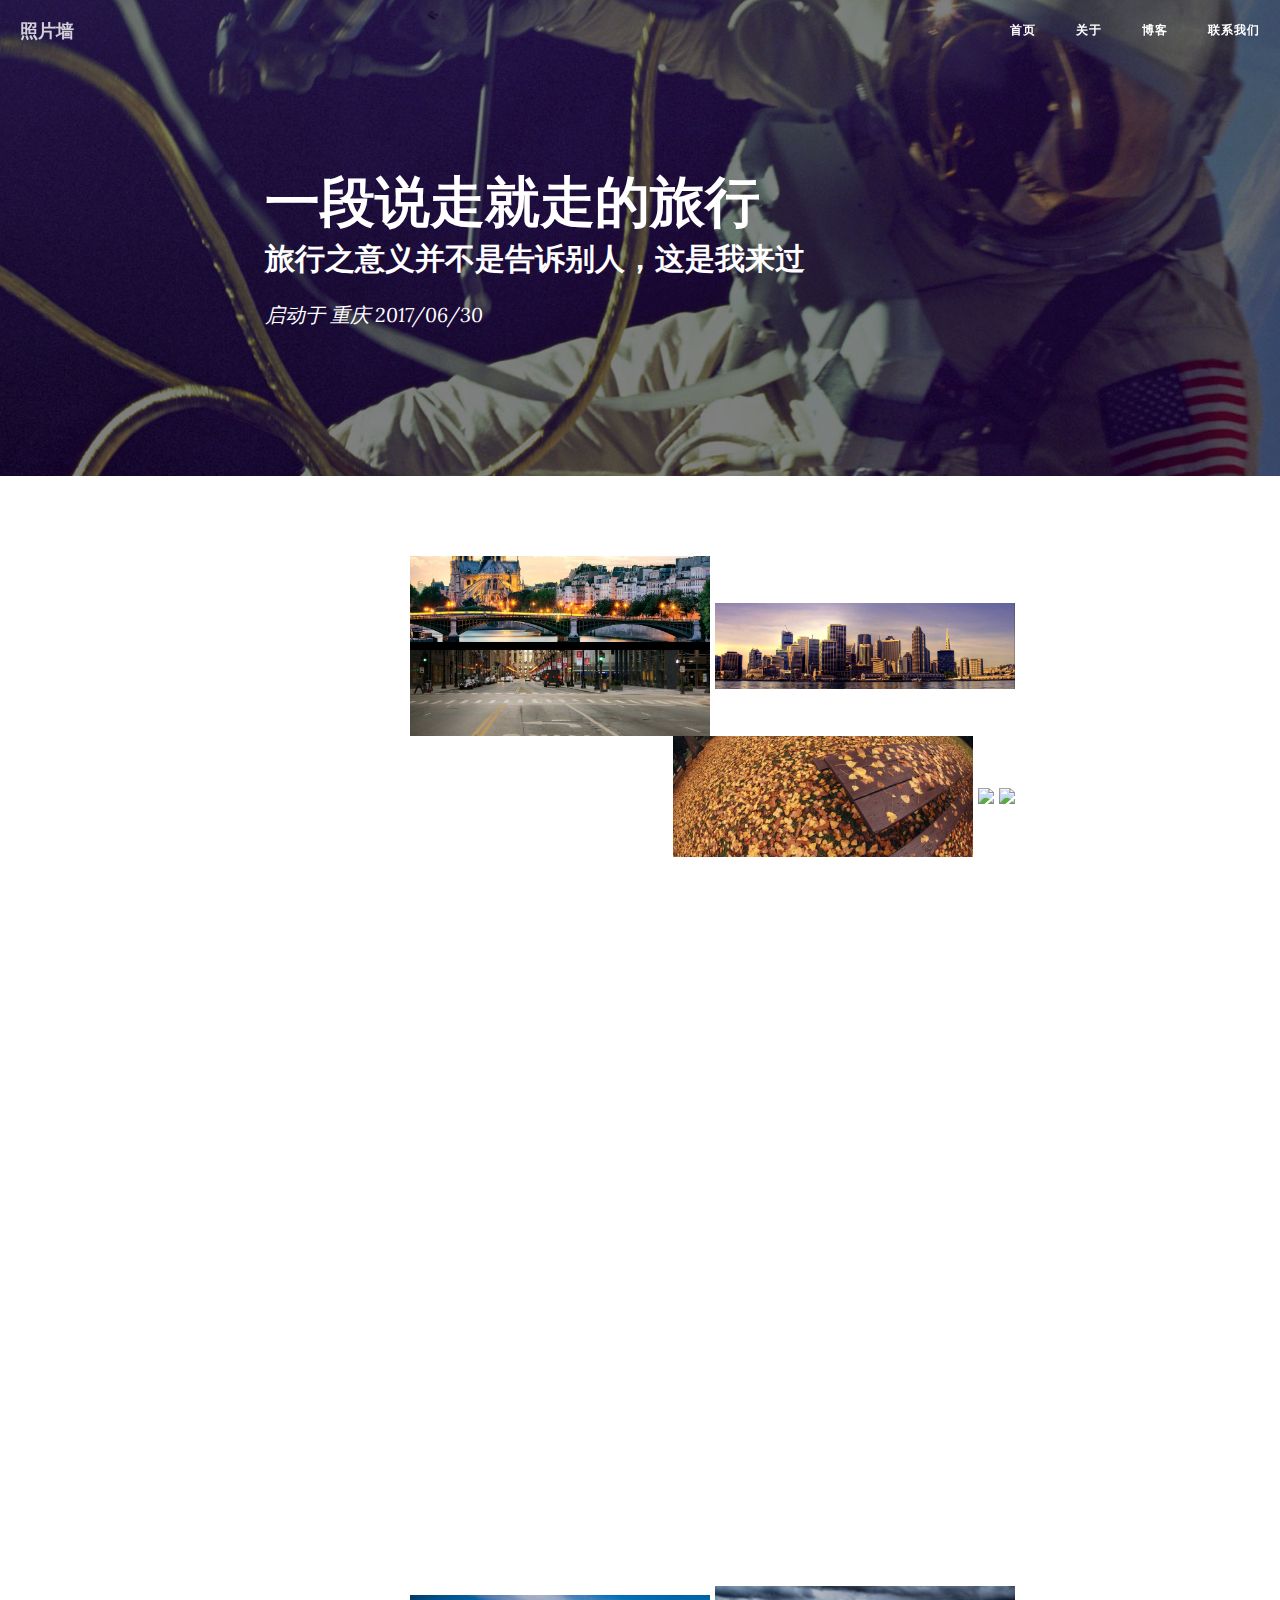
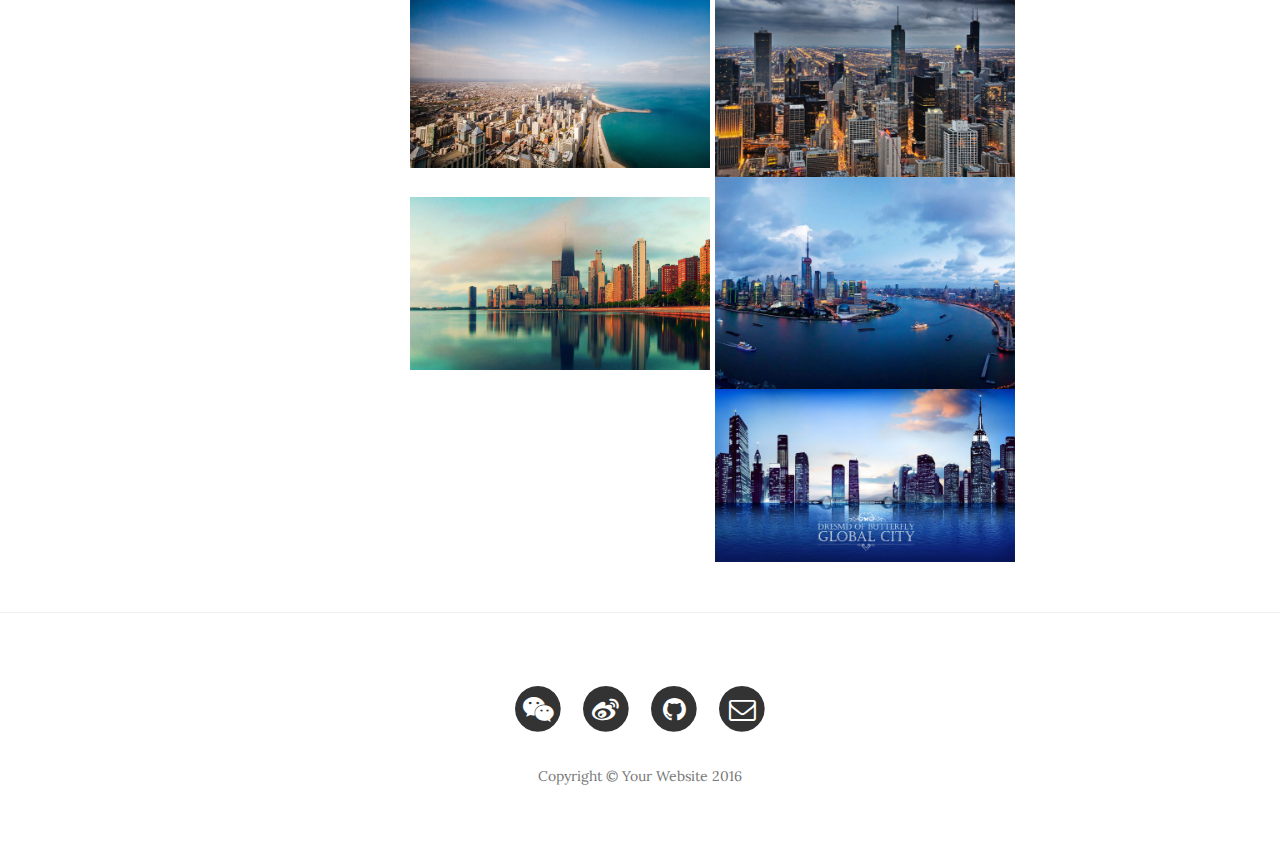
==== post.html @ f1d8571d "modify post.html" ====
<!DOCTYPE html>
<html lang="en">

<head>

    <meta charset="utf-8">
    <meta http-equiv="X-UA-Compatible" content="IE=edge">
    <meta name="viewport" content="width=device-width, initial-scale=1">
    <meta name="description" content="">
    <meta name="author" content="">

    <title>ccyilia Blog - Sample Post</title>

    <!-- Bootstrap Core CSS -->
    <link href="vendor/bootstrap/css/bootstrap.min.css" rel="stylesheet">

    <!-- Theme CSS -->
    <link href="css/clean-blog.min.css" rel="stylesheet">
    <!-- Theme CSS -->
    <link href="css/custom.css" rel="stylesheet">

    <!-- Custom Fonts -->
    <link href="vendor/font-awesome/css/font-awesome.min.css" rel="stylesheet" type="text/css">
    <link href='https://fonts.googleapis.com/css?family=Lora:400,700,400italic,700italic' rel='stylesheet' type='text/css'>
    <link href='https://fonts.googleapis.com/css?family=Open+Sans:300italic,400italic,600italic,700italic,800italic,400,300,600,700,800' rel='stylesheet' type='text/css'>

    <!-- HTML5 Shim and Respond.js IE8 support of HTML5 elements and media queries -->
    <!-- WARNING: Respond.js doesn't work if you view the page via file:// -->
    <!--[if lt IE 9]>
        <script src="https://oss.maxcdn.com/libs/html5shiv/3.7.0/html5shiv.js"></script>
        <script src="https://oss.maxcdn.com/libs/respond.js/1.4.2/respond.min.js"></script>
    <![endif]-->

</head>

<body>

    <!-- Navigation -->
    <nav class="navbar navbar-default navbar-custom navbar-fixed-top">
        <div class="container-fluid">
            <!-- Brand and toggle get grouped for better mobile display -->
            <div class="navbar-header page-scroll">
                <button type="button" class="navbar-toggle" data-toggle="collapse" data-target="#bs-example-navbar-collapse-1">
                    <span class="sr-only">Toggle navigation</span>
                    Menu <i class="fa fa-bars"></i>
                </button>
                <a class="navbar-brand" href="index.html">照片墙</a>
            </div>

            <!-- Collect the nav links, forms, and other content for toggling -->
            <div class="collapse navbar-collapse" id="bs-example-navbar-collapse-1">
                <ul class="nav navbar-nav navbar-right">
                    <li>
                        <a href="index.html">首页</a>
                    </li>
                    <li>
                        <a href="about.html">关于</a>
                    </li>
                    <li>
                        <a href="post.html">博客</a>
                    </li>
                    <li>
                        <a href="contact.html">联系我们</a>
                    </li>
                </ul>
            </div>
            <!-- /.navbar-collapse -->
        </div>
        <!-- /.container -->
    </nav>

    <!-- Page Header -->
    <!-- Set your background image for this header on the line below. -->
    <header class="intro-header" style="background-image: url('img/post-bg.jpg')">
        <div class="container">
            <div class="row">
                <div class="col-lg-8 col-lg-offset-2 col-md-10 col-md-offset-1">
                    <div class="post-heading">
                        <h1>一段说走就走的旅行</h1>
                        <h2 class="subheading">旅行之意义并不是告诉别人，这是我来过</h2>
                        <span class="meta">启动于 <a href="#">重庆</a> 2017/06/30</span>
                    </div>
                </div>
            </div>
        </div>
    </header>

    <!-- Post Content -->
    <!--<article>
        <div class="container">
            <div class="row">
                <div class="col-lg-8 col-lg-offset-2 col-md-10 col-md-offset-1">
                    <p>Never in all their history have men been able truly to conceive of the world as one: a single sphere, a globe, having the qualities of a globe, a round earth in which all the directions eventually meet, in which there is no center because every point, or none, is center — an equal earth which all men occupy as equals. The airman's earth, if free men make it, will be truly round: a globe in practice, not in theory.</p>

                    <p>Science cuts two ways, of course; its products can be used for both good and evil. But there's no turning back from science. The early warnings about technological dangers also come from science.</p>

                    <p>What was most significant about the lunar voyage was not that man set foot on the Moon but that they set eye on the earth.</p>

                    <p>A Chinese tale tells of some men sent to harm a young girl who, upon seeing her beauty, become her protectors rather than her violators. That's how I felt seeing the Earth for the first time. I could not help but love and cherish her.</p>

                    <p>For those who have seen the Earth from space, and for the hundreds and perhaps thousands more who will, the experience most certainly changes your perspective. The things that we share in our world are far more valuable than those which divide us.</p>

                    <h2 class="section-heading">The Final Frontier</h2>

                    <p>There can be no thought of finishing for ‘aiming for the stars.’ Both figuratively and literally, it is a task to occupy the generations. And no matter how much progress one makes, there is always the thrill of just beginning.</p>

                    <p>There can be no thought of finishing for ‘aiming for the stars.’ Both figuratively and literally, it is a task to occupy the generations. And no matter how much progress one makes, there is always the thrill of just beginning.</p>

                    <blockquote>The dreams of yesterday are the hopes of today and the reality of tomorrow. Science has not yet mastered prophecy. We predict too much for the next year and yet far too little for the next ten.</blockquote>

                    <p>Spaceflights cannot be stopped. This is not the work of any one man or even a group of men. It is a historical process which mankind is carrying out in accordance with the natural laws of human development.</p>

                    <h2 class="section-heading">Reaching for the Stars</h2>

                    <p>As we got further and further away, it [the Earth] diminished in size. Finally it shrank to the size of a marble, the most beautiful you can imagine. That beautiful, warm, living object looked so fragile, so delicate, that if you touched it with a finger it would crumble and fall apart. Seeing this has to change a man.</p>

                    <a href="#">
                        <img class="img-responsive" src="img/post-sample-image.jpg" alt="">
                    </a>
                    <span class="caption text-muted">To go places and do things that have never been done before – that’s what living is all about.</span>

                    <p>Space, the final frontier. These are the voyages of the Starship Enterprise. Its five-year mission: to explore strange new worlds, to seek out new life and new civilizations, to boldly go where no man has gone before.</p>

                    <p>As I stand out here in the wonders of the unknown at Hadley, I sort of realize there’s a fundamental truth to our nature, Man must explore, and this is exploration at its greatest.</p>

                    <p>Placeholder text by <a href="http://spaceipsum.com/">Space Ipsum</a>. Photographs by <a href="https://www.flickr.com/photos/nasacommons/">NASA on The Commons</a>.</p>
                </div>
            </div>
        </div>
    </article>-->
<div class="container">
  <div class="row">
    <div class="col-lg-8 col-lg-offset-2 col-md-10 col-md-offset-1">
      <div class="photowall">
        <p>
           <img src="img/photowall1.jpg"/>
           <img src="img/photowall3.jpg"/>
           <img src="img/photowall4.jpg"/>
           <img src="img/photowall5.jpg"/>
           <img src="img/photowall6.jpg"/>
         </p>
      </div>
        <div class="photowall2">
        <p>
         <img src="img/photowall11.jpg"/>
         <img src="img/photowall18.jpg"/>
         <img src="img/photowall12.jpg"/>
         <img src="img/photowall13.jpg"/>
         <img src="img/photowall14.jpg"/>
        </p>
      </div>
    </div>
  </div>
</div>
    <hr>

    <!-- Footer -->
    <footer>
        <div class="container">
            <div class="row">
                <div class="col-lg-8 col-lg-offset-2 col-md-10 col-md-offset-1">
                    <ul class="list-inline text-center">
                        <li>
                            <a href="#">
                                <span class="fa-stack fa-lg">
                                    <i class="fa fa-circle fa-stack-2x"></i>
                                    <i class="fa fa-weixin fa-stack-1x fa-inverse"></i>
                                </span>
                            </a>
                        </li>
                        <li>
                            <a href="#">
                                <span class="fa-stack fa-lg">
                                    <i class="fa fa-circle fa-stack-2x"></i>
                                    <i class="fa fa-weibo fa-stack-1x fa-inverse"></i>
                                </span>
                            </a>
                        </li>
                        <li>
                            <a href="#">
                                <span class="fa-stack fa-lg">
                                    <i class="fa fa-circle fa-stack-2x"></i>
                                    <i class="fa fa-github fa-stack-1x fa-inverse"></i>
                                </span>
                            </a>
                        </li>
                        <li>
                            <a href="mailto:252149419@qq.com?subject=GirlCodingDay&body=helloword">
                                <span class="fa-stack fa-lg">
                                    <i class="fa fa-circle fa-stack-2x"></i>
                                    <i class="fa fa-envelope-o fa-stack-1x fa-inverse"></i>
                                </span>
                            </a>
                        </li>
                    </ul>
                    <p class="copyright text-muted">Copyright &copy; Your Website 2016</p>
                </div>
            </div>
        </div>
    </footer>

    <!-- jQuery -->
    <script src="vendor/jquery/jquery.min.js"></script>

    <!-- Bootstrap Core JavaScript -->
    <script src="vendor/bootstrap/js/bootstrap.min.js"></script>

    <!-- Contact Form JavaScript -->
    <script src="js/jqBootstrapValidation.js"></script>
    <script src="js/contact_me.js"></script>

    <!-- Theme JavaScript -->
    <script src="js/clean-blog.min.js"></script>

</body>

</html>
---- css/clean-blog.min.css ----
/*!
 * Start Bootstrap - Clean Blog v3.3.7+1 (http://startbootstrap.com/template-overviews/clean-blog)
 * Copyright 2013-2017 Start Bootstrap
 * Licensed under MIT (https://github.com/BlackrockDigital/startbootstrap/blob/gh-pages/LICENSE)
 */a,body{color:#333}.navbar-custom .nav li a,.navbar-custom .navbar-brand,h1,h2,h3,h4,h5,h6{font-weight:800}.caption,.intro-header .page-heading,.intro-header .site-heading,footer .copyright{text-align:center}body{font-family:Lora,'Times New Roman',serif;font-size:20px;-webkit-tap-highlight-color:#0085A1}.intro-header .page-heading .subheading,.intro-header .post-heading .subheading,.intro-header .site-heading .subheading,.navbar-custom,h1,h2,h3,h4,h5,h6{font-family:'Open Sans','Helvetica Neue',Helvetica,Arial,sans-serif}p{line-height:1.5;margin:30px 0}p a{text-decoration:underline}a:focus,a:hover{color:#0085A1}a img:focus,a img:hover{cursor:zoom-in}blockquote{color:#777;font-style:italic}hr.small{max-width:100px;margin:15px auto;border-width:4px;border-color:#fff}.navbar-custom{position:absolute;top:0;left:0;width:100%;z-index:3}.navbar-custom .navbar-header .navbar-toggle{color:#777;font-weight:800;text-transform:uppercase;font-size:12px}.navbar-custom .nav li a{text-transform:uppercase;font-size:12px;letter-spacing:1px}@media only screen and (min-width:768px){.navbar-custom{background:0 0;border-bottom:1px solid transparent}.navbar-custom .navbar-brand{color:#fff;padding:20px}.navbar-custom .navbar-brand:focus,.navbar-custom .navbar-brand:hover{color:rgba(255,255,255,.8)}.navbar-custom .nav li a{color:#fff;padding:20px}.navbar-custom .nav li a:focus,.navbar-custom .nav li a:hover{color:rgba(255,255,255,.8)}.navbar-custom .nav li ul.dropdown-menu a{color:#333}.navbar-custom .nav li ul.dropdown-menu a:focus,.navbar-custom .nav li ul.dropdown-menu a:hover{color:#0085A1}}@media only screen and (min-width:1170px){.navbar-custom{-webkit-transition:background-color .3s;-moz-transition:background-color .3s;transition:background-color .3s;-webkit-transform:translate3d(0,0,0);-moz-transform:translate3d(0,0,0);-ms-transform:translate3d(0,0,0);-o-transform:translate3d(0,0,0);transform:translate3d(0,0,0);-webkit-backface-visibility:hidden;backface-visibility:hidden}.navbar-custom.is-fixed{position:fixed;top:-61px;background-color:rgba(255,255,255,.9);border-bottom:1px solid #f2f2f2;-webkit-transition:-webkit-transform .3s;-moz-transition:-moz-transform .3s;transition:transform .3s}.navbar-custom.is-fixed .navbar-brand{color:#333}.navbar-custom.is-fixed .navbar-brand:focus,.navbar-custom.is-fixed .navbar-brand:hover{color:#0085A1}.navbar-custom.is-fixed .nav li a{color:#333}.navbar-custom.is-fixed .nav li a:focus,.navbar-custom.is-fixed .nav li a:hover{color:#0085A1}.navbar-custom.is-visible{-webkit-transform:translate3d(0,100%,0);-moz-transform:translate3d(0,100%,0);-ms-transform:translate3d(0,100%,0);-o-transform:translate3d(0,100%,0);transform:translate3d(0,100%,0)}}.intro-header{background:center center no-repeat;-webkit-background-size:cover;-moz-background-size:cover;background-size:cover;-o-background-size:cover;margin-bottom:50px}.intro-header .page-heading,.intro-header .post-heading,.intro-header .site-heading{padding:100px 0 50px;color:#fff}.intro-header .page-heading h1,.intro-header .site-heading h1{margin-top:0;font-size:80px}.intro-header .page-heading .subheading,.intro-header .site-heading .subheading{font-size:24px;line-height:1.1;display:block;font-weight:300;margin:10px 0 0}@media only screen and (min-width:768px){.intro-header .page-heading,.intro-header .post-heading,.intro-header .site-heading{padding:150px 0}.intro-header .page-heading h1,.intro-header .site-heading h1{font-size:80px}}.intro-header .post-heading h1{font-size:35px}.intro-header .post-heading .meta,.intro-header .post-heading .subheading{line-height:1.1;display:block}.intro-header .post-heading .subheading{font-size:24px;margin:10px 0 30px;font-weight:600}.intro-header .post-heading .meta{font-family:Lora,'Times New Roman',serif;font-style:italic;font-weight:300;font-size:20px}.intro-header .post-heading .meta a{color:#fff}@media only screen and (min-width:768px){.intro-header .post-heading h1{font-size:55px}.intro-header .post-heading .subheading{font-size:30px}}.post-preview>a{color:#333}.post-preview>a:focus,.post-preview>a:hover{text-decoration:none;color:#0085A1}.post-preview>a>.post-title{font-size:30px;margin-top:30px;margin-bottom:10px}.post-preview>a>.post-subtitle{margin:0 0 10px;font-weight:300}.post-preview>.post-meta{color:#777;font-size:18px;font-style:italic;margin-top:0}.post-preview>.post-meta>a{text-decoration:none;color:#333}.post-preview>.post-meta>a:focus,.post-preview>.post-meta>a:hover{color:#0085A1;text-decoration:underline}@media only screen and (min-width:768px){.post-preview>a>.post-title{font-size:36px}}.section-heading{font-size:36px;margin-top:60px;font-weight:700}.btn,.pager li>a,.pager li>span{font-family:'Open Sans','Helvetica Neue',Helvetica,Arial,sans-serif;text-transform:uppercase;font-weight:800;letter-spacing:1px}.caption{font-size:14px;padding:10px;font-style:italic;margin:0;display:block;border-bottom-right-radius:5px;border-bottom-left-radius:5px}footer{padding:50px 0 65px}footer .list-inline{margin:0;padding:0}footer .copyright{font-size:14px;margin-bottom:0}.floating-label-form-group{font-size:14px;position:relative;margin-bottom:0;padding-bottom:.5em;border-bottom:1px solid #eee}.floating-label-form-group input,.floating-label-form-group textarea{z-index:1;position:relative;padding-right:0;padding-left:0;border:none;border-radius:0;font-size:1.5em;background:0 0;box-shadow:none!important;resize:none}.floating-label-form-group label{display:block;z-index:0;position:relative;top:2em;margin:0;font-size:.85em;line-height:1.764705882em;vertical-align:middle;vertical-align:baseline;opacity:0;-webkit-transition:top .3s ease,opacity .3s ease;-moz-transition:top .3s ease,opacity .3s ease;-ms-transition:top .3s ease,opacity .3s ease;transition:top .3s ease,opacity .3s ease}.floating-label-form-group::not(:first-child){padding-left:14px;border-left:1px solid #eee}.floating-label-form-group-with-value label{top:0;opacity:1}.floating-label-form-group-with-focus label{color:#0085A1}form .row:first-child .floating-label-form-group{border-top:1px solid #eee}.btn{font-size:14px;border-radius:0;padding:15px 25px}.btn-lg{font-size:16px;padding:25px 35px}.btn-default:focus,.btn-default:hover{background-color:#0085A1;border:1px solid #0085A1;color:#fff}.pager{margin:20px 0 0}.pager li>a,.pager li>span{font-size:14px;padding:15px 25px;background-color:#fff;border-radius:0}.pager li>a:focus,.pager li>a:hover{color:#fff;background-color:#0085A1;border:1px solid #0085A1}.pager .disabled>a,.pager .disabled>a:focus,.pager .disabled>a:hover,.pager .disabled>span{color:#777;background-color:#333;cursor:not-allowed}::-moz-selection{color:#fff;text-shadow:none;background:#0085A1}::selection{color:#fff;text-shadow:none;background:#0085A1}img::selection{color:#fff;background:0 0}img::-moz-selection{color:#fff;background:0 0}
---- css/custom.css ----
.photowall{
  text-align:center;
  margin:0 auto;
  position:relative;
  width: 100%;
  height: 1000px}
p{
  width: 100%;
  text-align:right;
}
img{
  width: 300px;
}
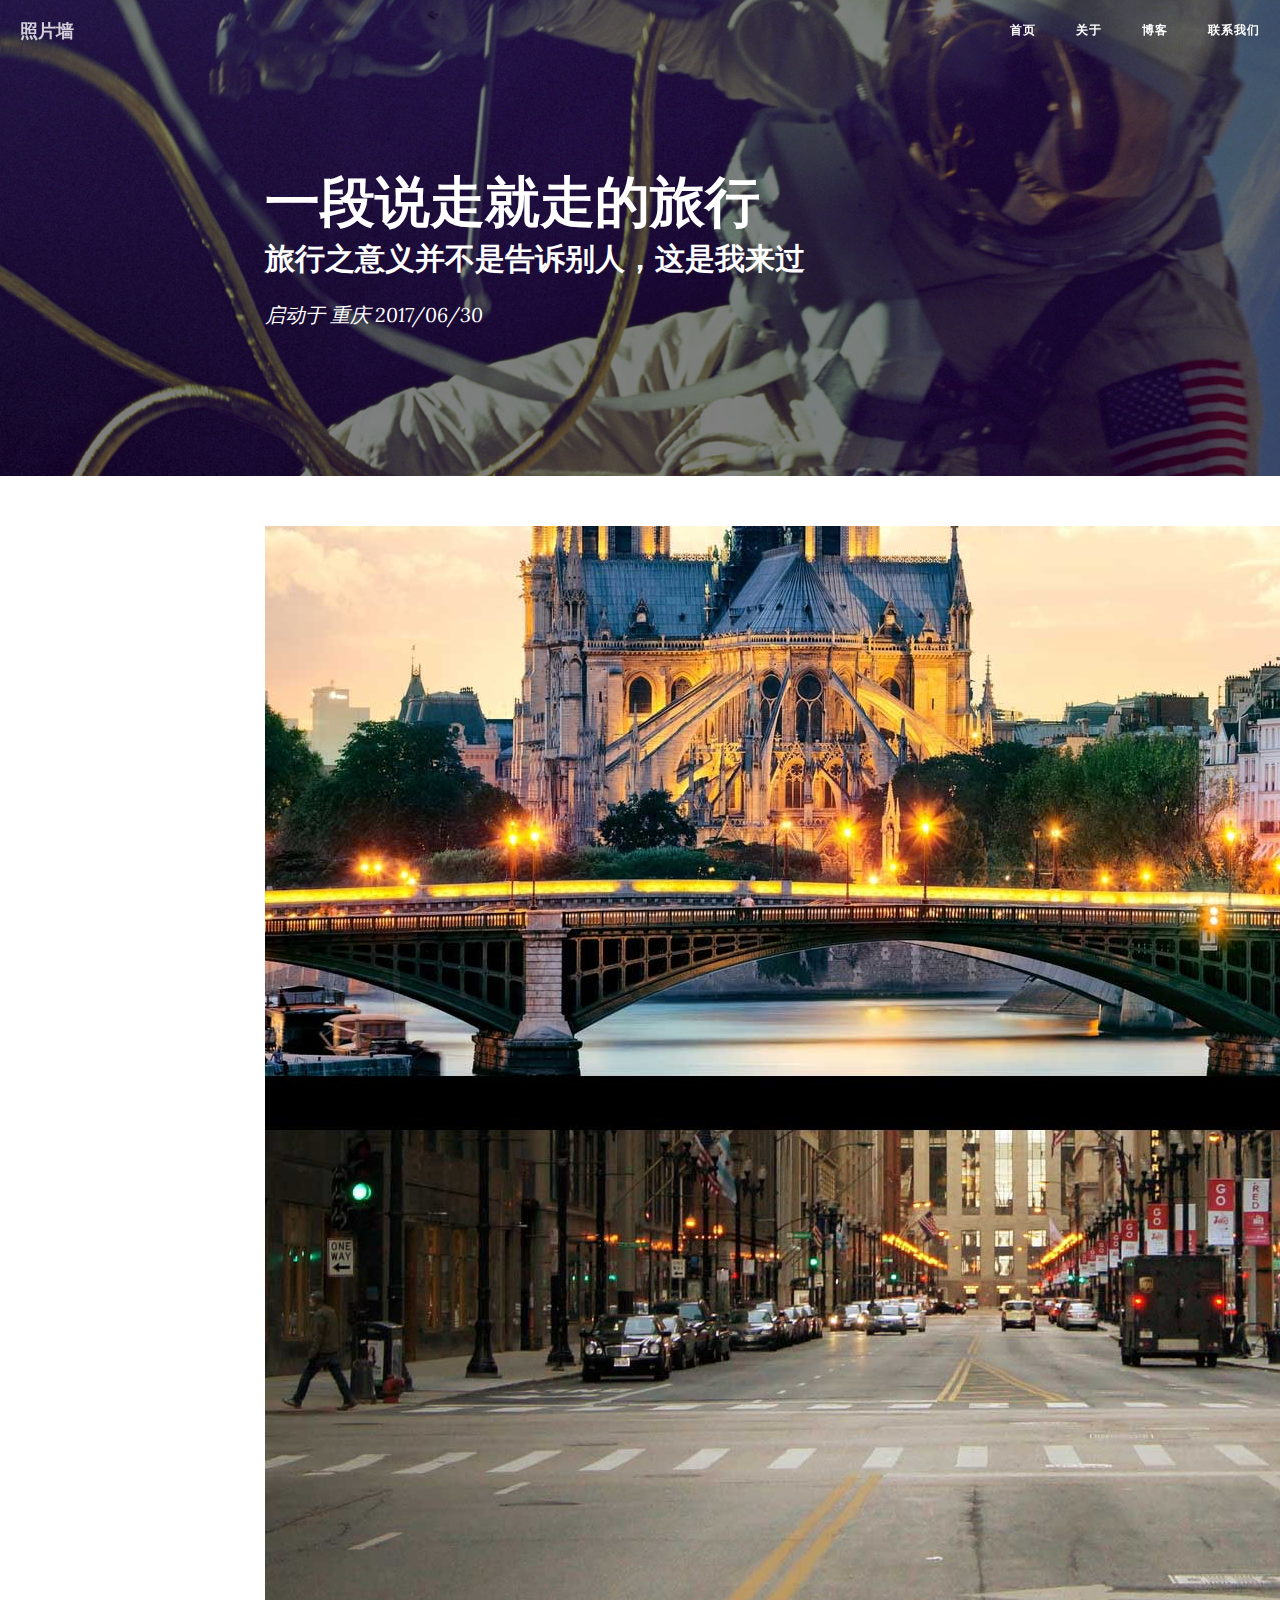
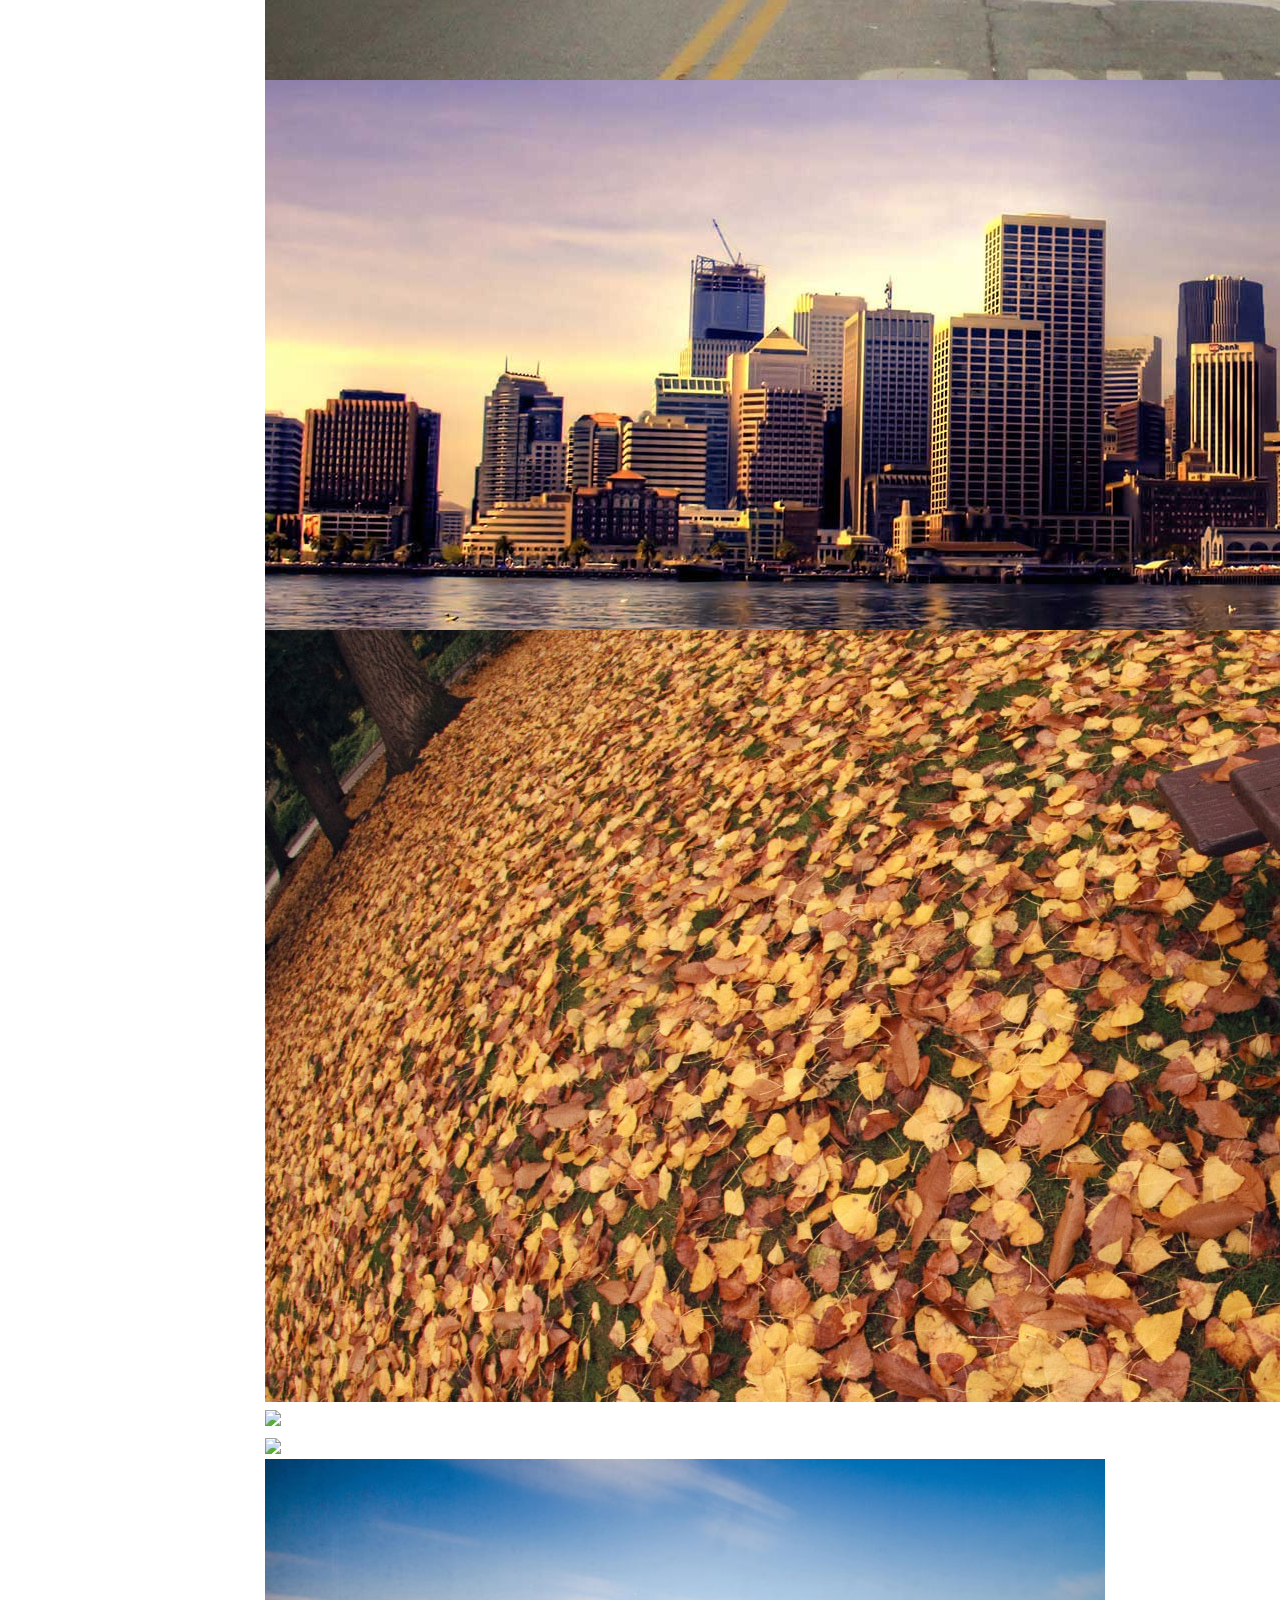
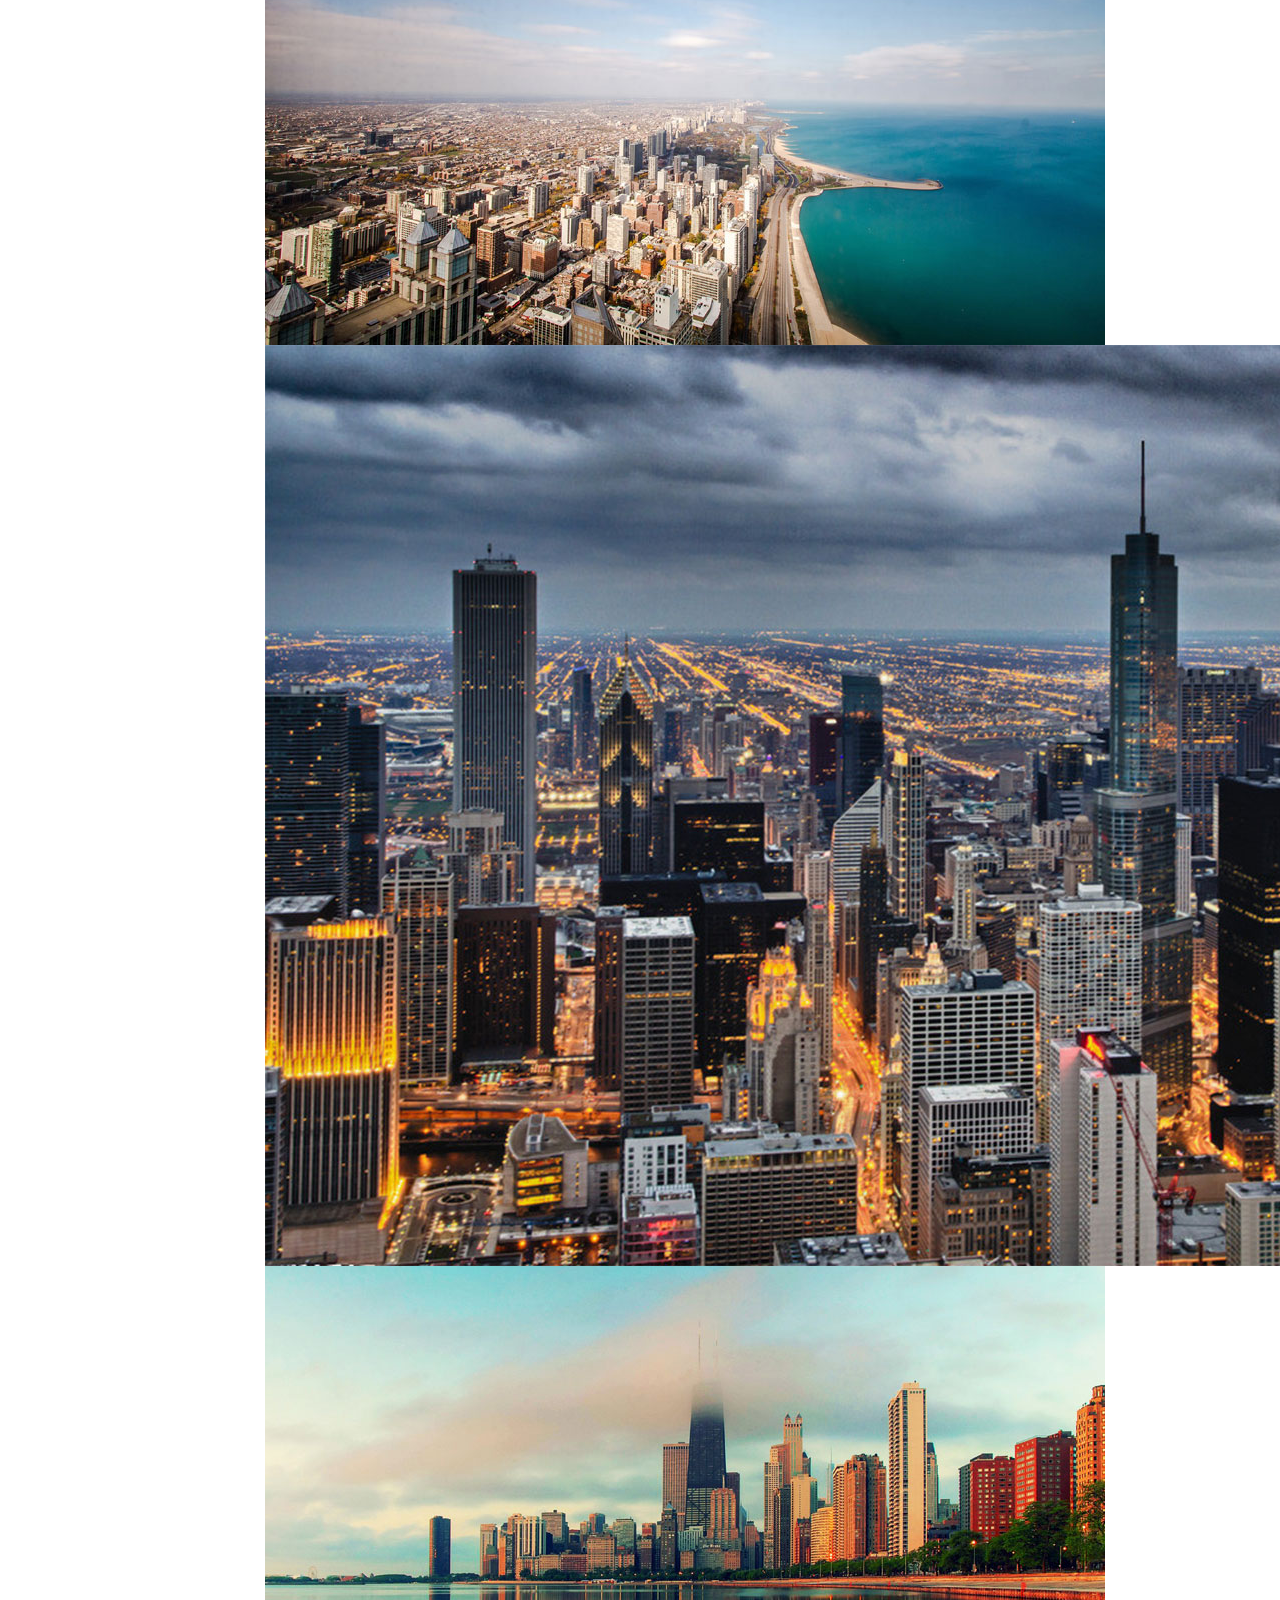
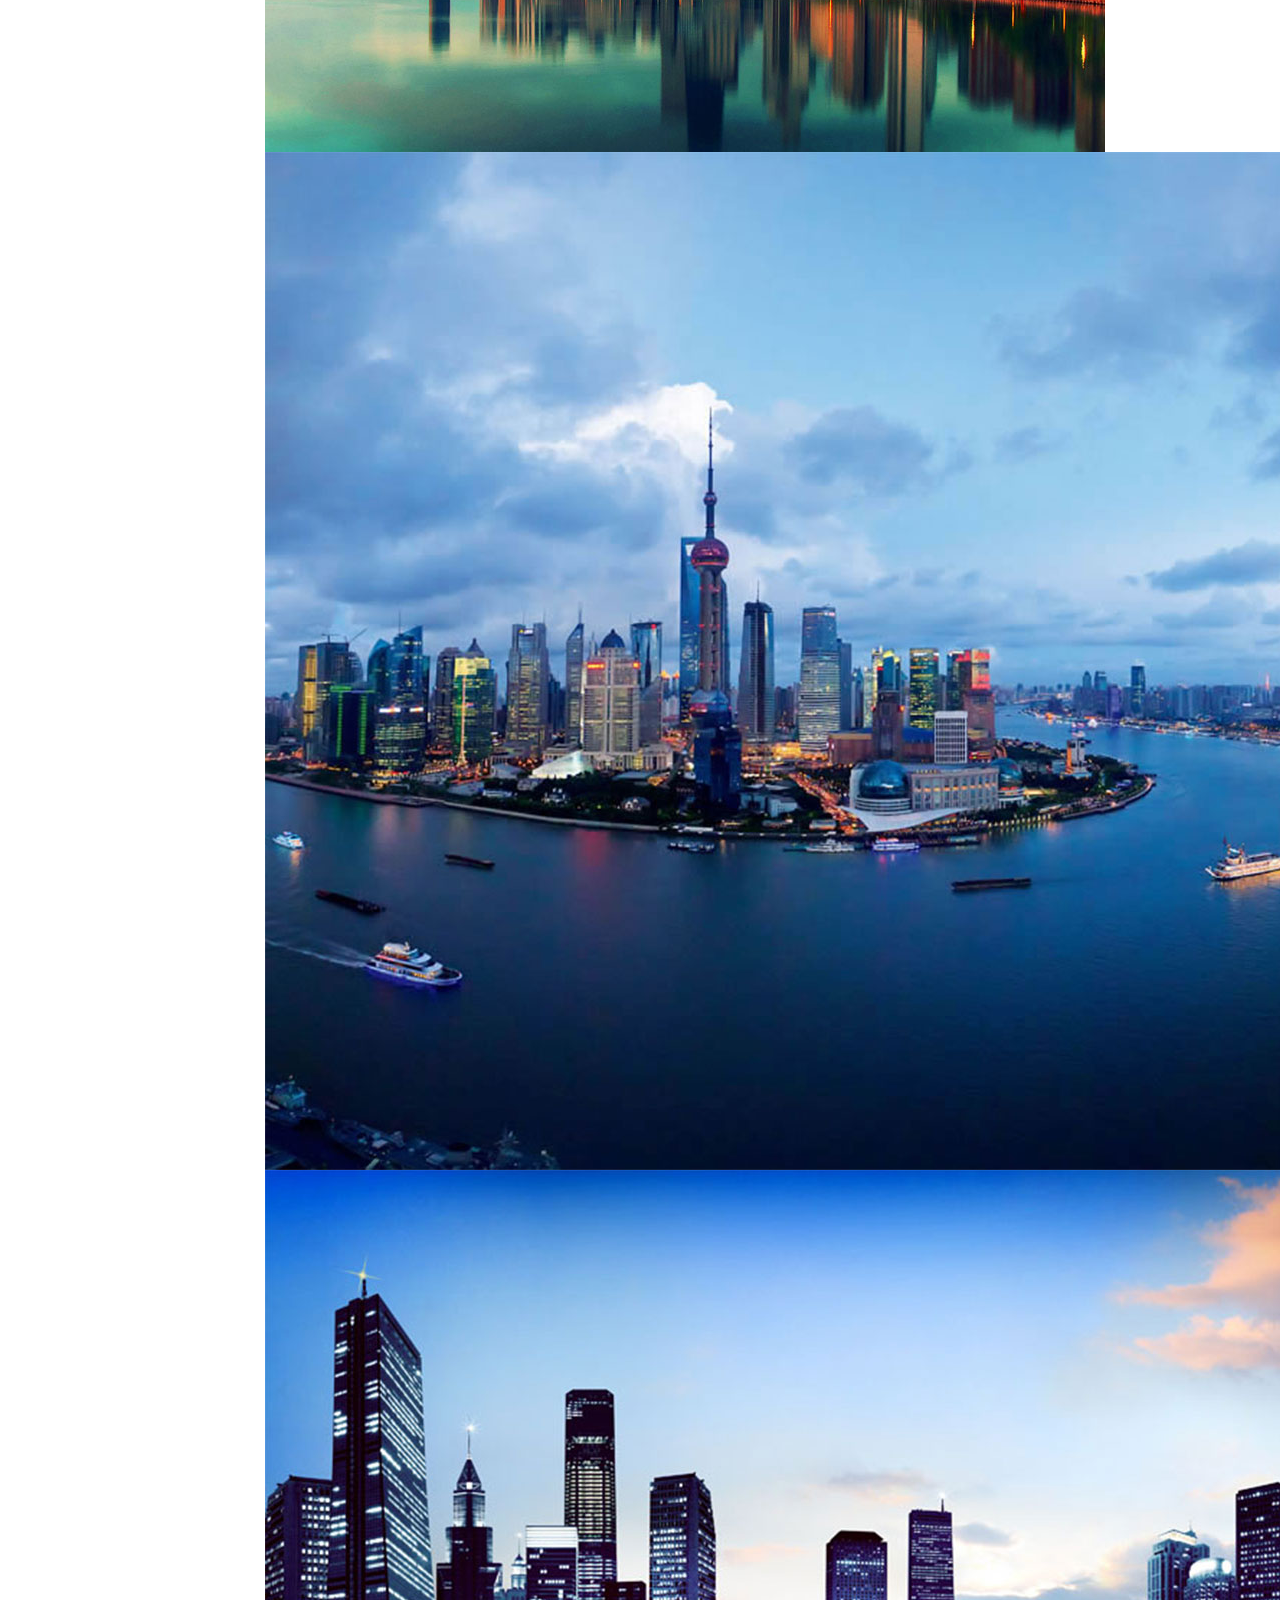
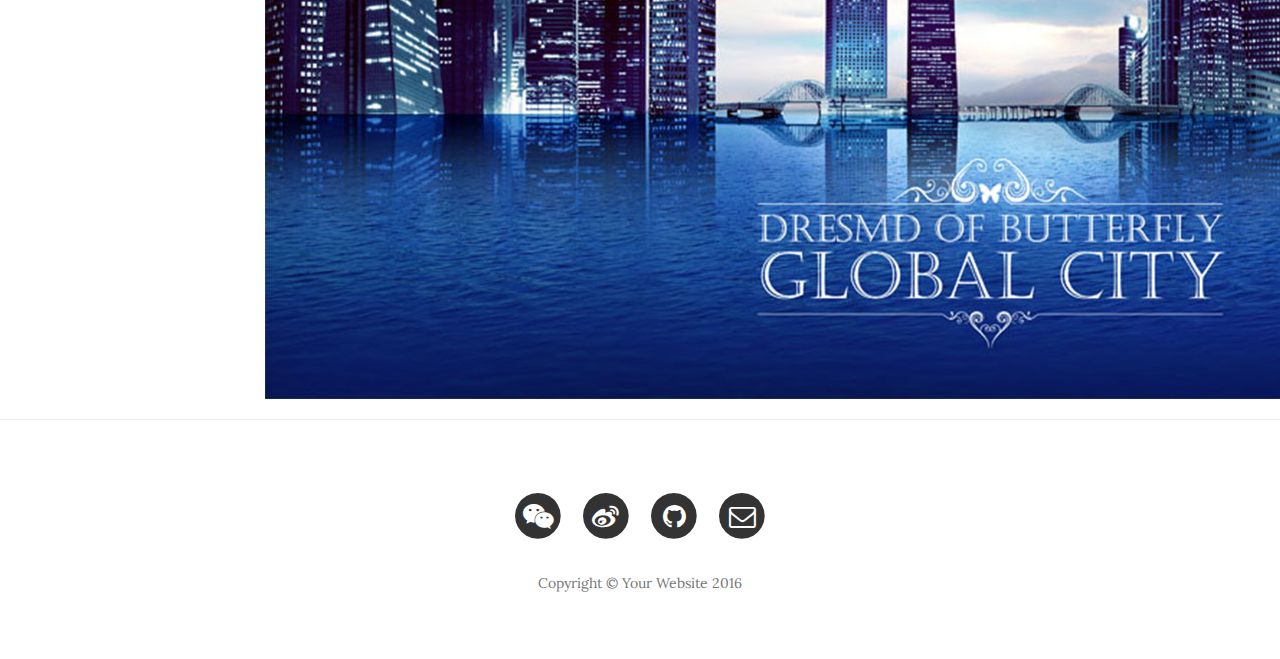
==== commit db6624a5: "modify post.html" ====
--- a/post.html
+++ b/post.html
@@ -131,23 +131,35 @@
 <div class="container">
   <div class="row">
     <div class="col-lg-8 col-lg-offset-2 col-md-10 col-md-offset-1">
-      <div class="photowall">
-        <p>
+      <div class="photowall1">
            <img src="img/photowall1.jpg"/>
+         </div>
+         <div class="photowall3">
            <img src="img/photowall3.jpg"/>
+         </div>
+          <div class="photowall4">
            <img src="img/photowall4.jpg"/>
+         </div>
+         <div class="photowall5">
            <img src="img/photowall5.jpg"/>
+         </div>
+         <div class="photowall6">
            <img src="img/photowall6.jpg"/>
-         </p>
-      </div>
-        <div class="photowall2">
-        <p>
+         </div>
+        <div class="photowall11">
          <img src="img/photowall11.jpg"/>
+       </div>
+       <div class="photowall18">
          <img src="img/photowall18.jpg"/>
+       </div>
+       <div class="photowall12">
          <img src="img/photowall12.jpg"/>
+       </div>
+       <div class="photowall13">
          <img src="img/photowall13.jpg"/>
+       </div>
+       <div class="photowall14">
          <img src="img/photowall14.jpg"/>
-        </p>
       </div>
     </div>
   </div>
--- a/css/custom.css
+++ b/css/custom.css
@@ -1,13 +1,6 @@
-.photowall{
+photowall1,photowall3,photowall4,photowall5,photowall6,photowall11,photowall12,photowall13,photowall14,photowall18{
   text-align:center;
   margin:0 auto;
   position:relative;
-  width: 100%;
-  height: 1000px}
-p{
-  width: 100%;
-  text-align:right;
-}
-img{
-  width: 300px;
-}
+  width: 31%;
+  height: 100%}
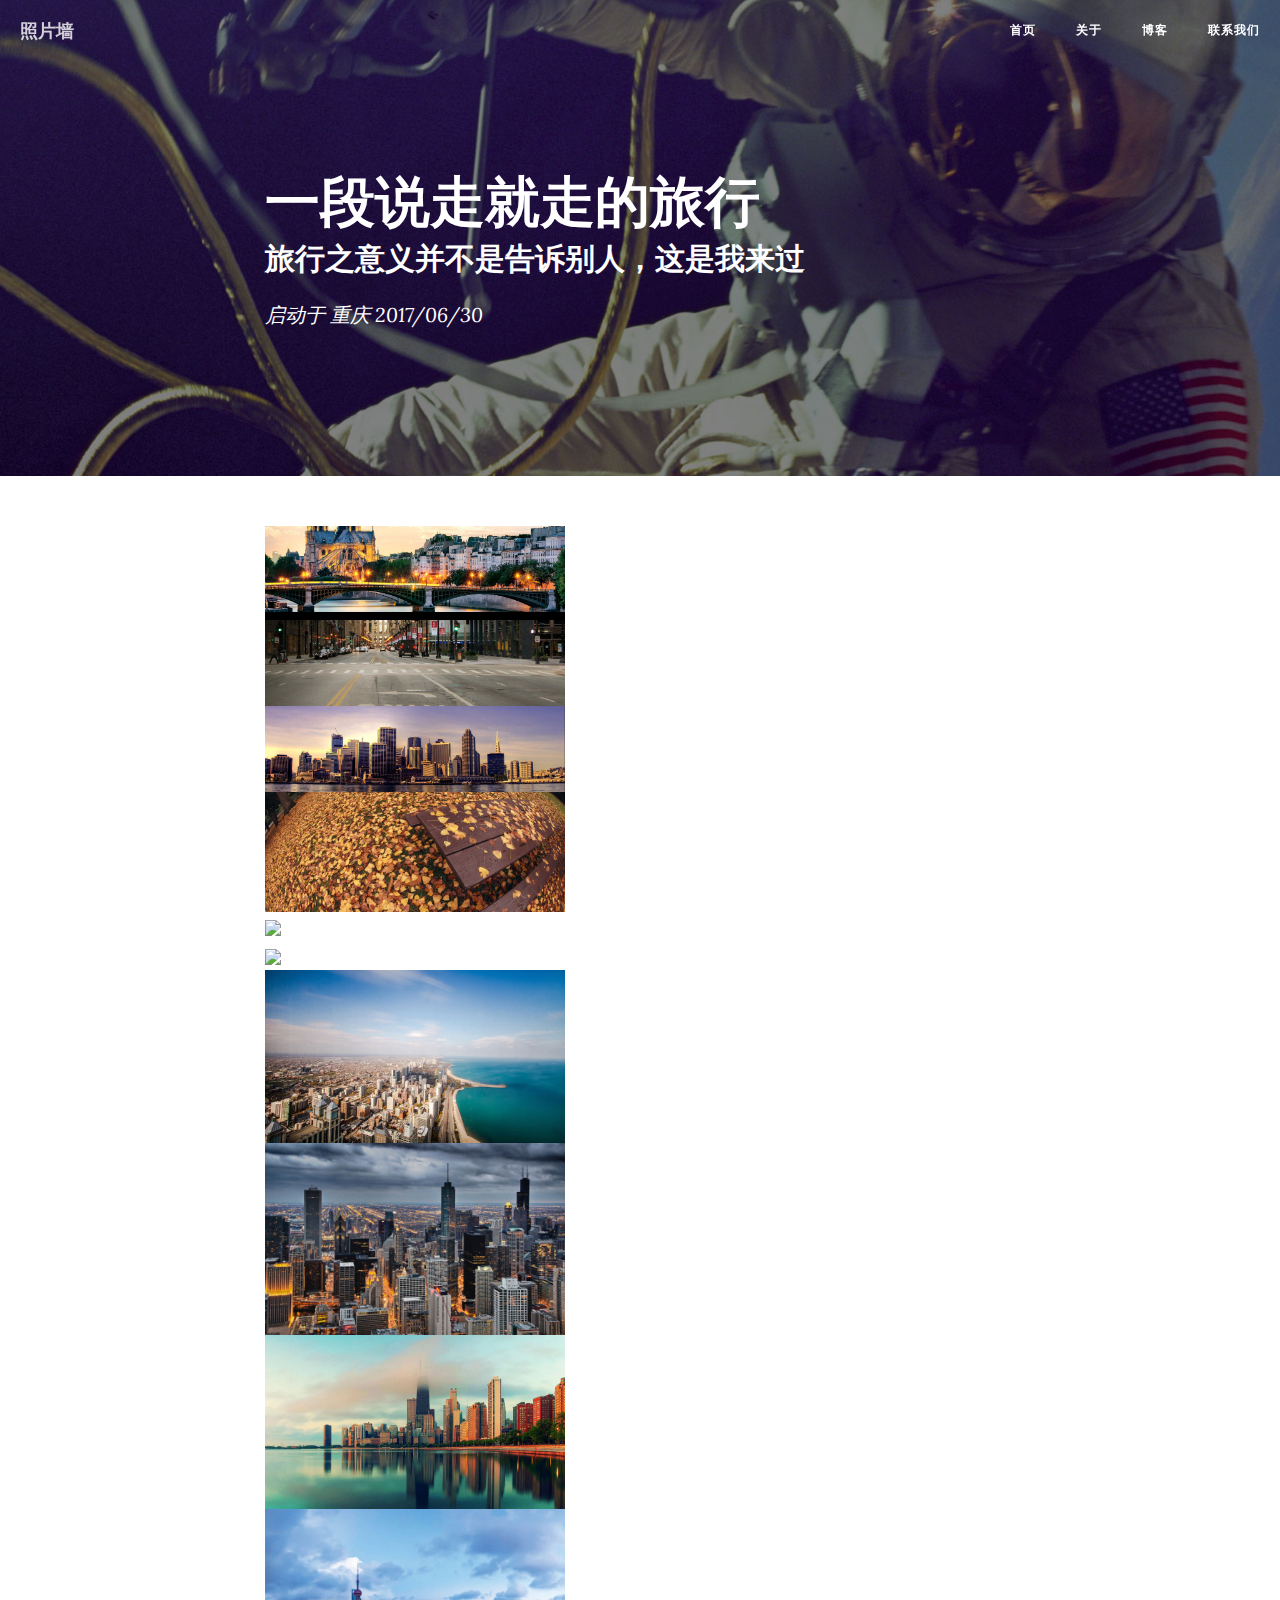
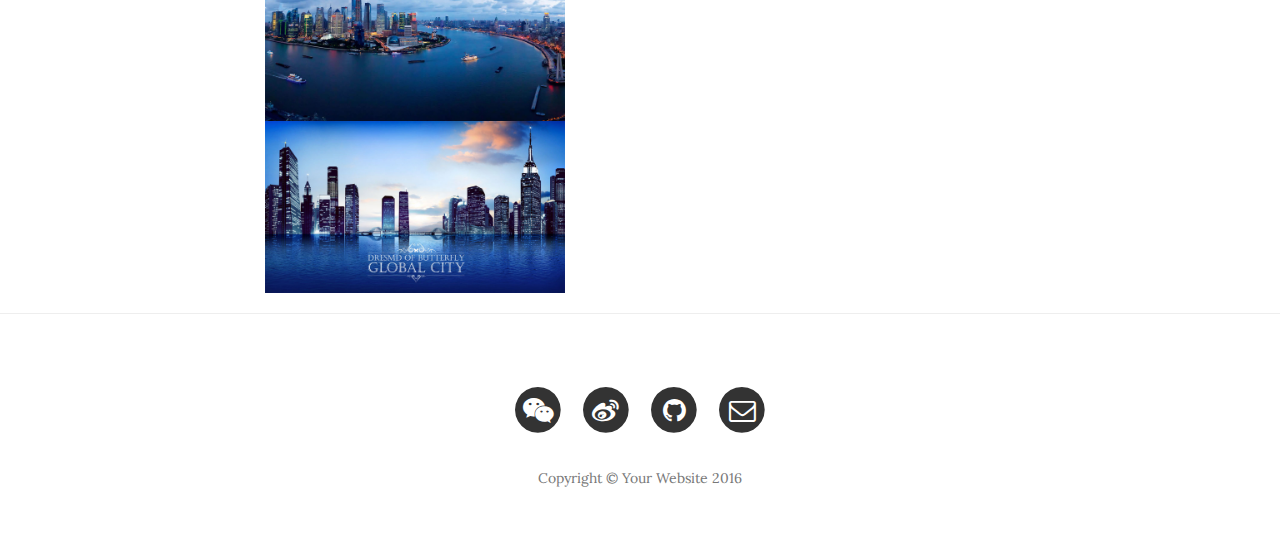
==== commit 140b9bba: "modify post.html" ====
--- a/post.html
+++ b/post.html
@@ -131,34 +131,34 @@
 <div class="container">
   <div class="row">
     <div class="col-lg-8 col-lg-offset-2 col-md-10 col-md-offset-1">
-      <div class="photowall1">
+      <div>
            <img src="img/photowall1.jpg"/>
          </div>
-         <div class="photowall3">
+         <div>
            <img src="img/photowall3.jpg"/>
          </div>
-          <div class="photowall4">
+          <div>
            <img src="img/photowall4.jpg"/>
          </div>
-         <div class="photowall5">
+         <div>
            <img src="img/photowall5.jpg"/>
          </div>
-         <div class="photowall6">
+         <div>
            <img src="img/photowall6.jpg"/>
          </div>
-        <div class="photowall11">
+        <div>
          <img src="img/photowall11.jpg"/>
        </div>
-       <div class="photowall18">
+       <div>
          <img src="img/photowall18.jpg"/>
        </div>
-       <div class="photowall12">
+       <div>
          <img src="img/photowall12.jpg"/>
        </div>
-       <div class="photowall13">
+       <div>
          <img src="img/photowall13.jpg"/>
        </div>
-       <div class="photowall14">
+       <div>
          <img src="img/photowall14.jpg"/>
       </div>
     </div>
--- a/css/custom.css
+++ b/css/custom.css
@@ -1,6 +1,3 @@
-photowall1,photowall3,photowall4,photowall5,photowall6,photowall11,photowall12,photowall13,photowall14,photowall18{
-  text-align:center;
-  margin:0 auto;
-  position:relative;
-  width: 31%;
-  height: 100%}
+img{
+width: 300px
+}
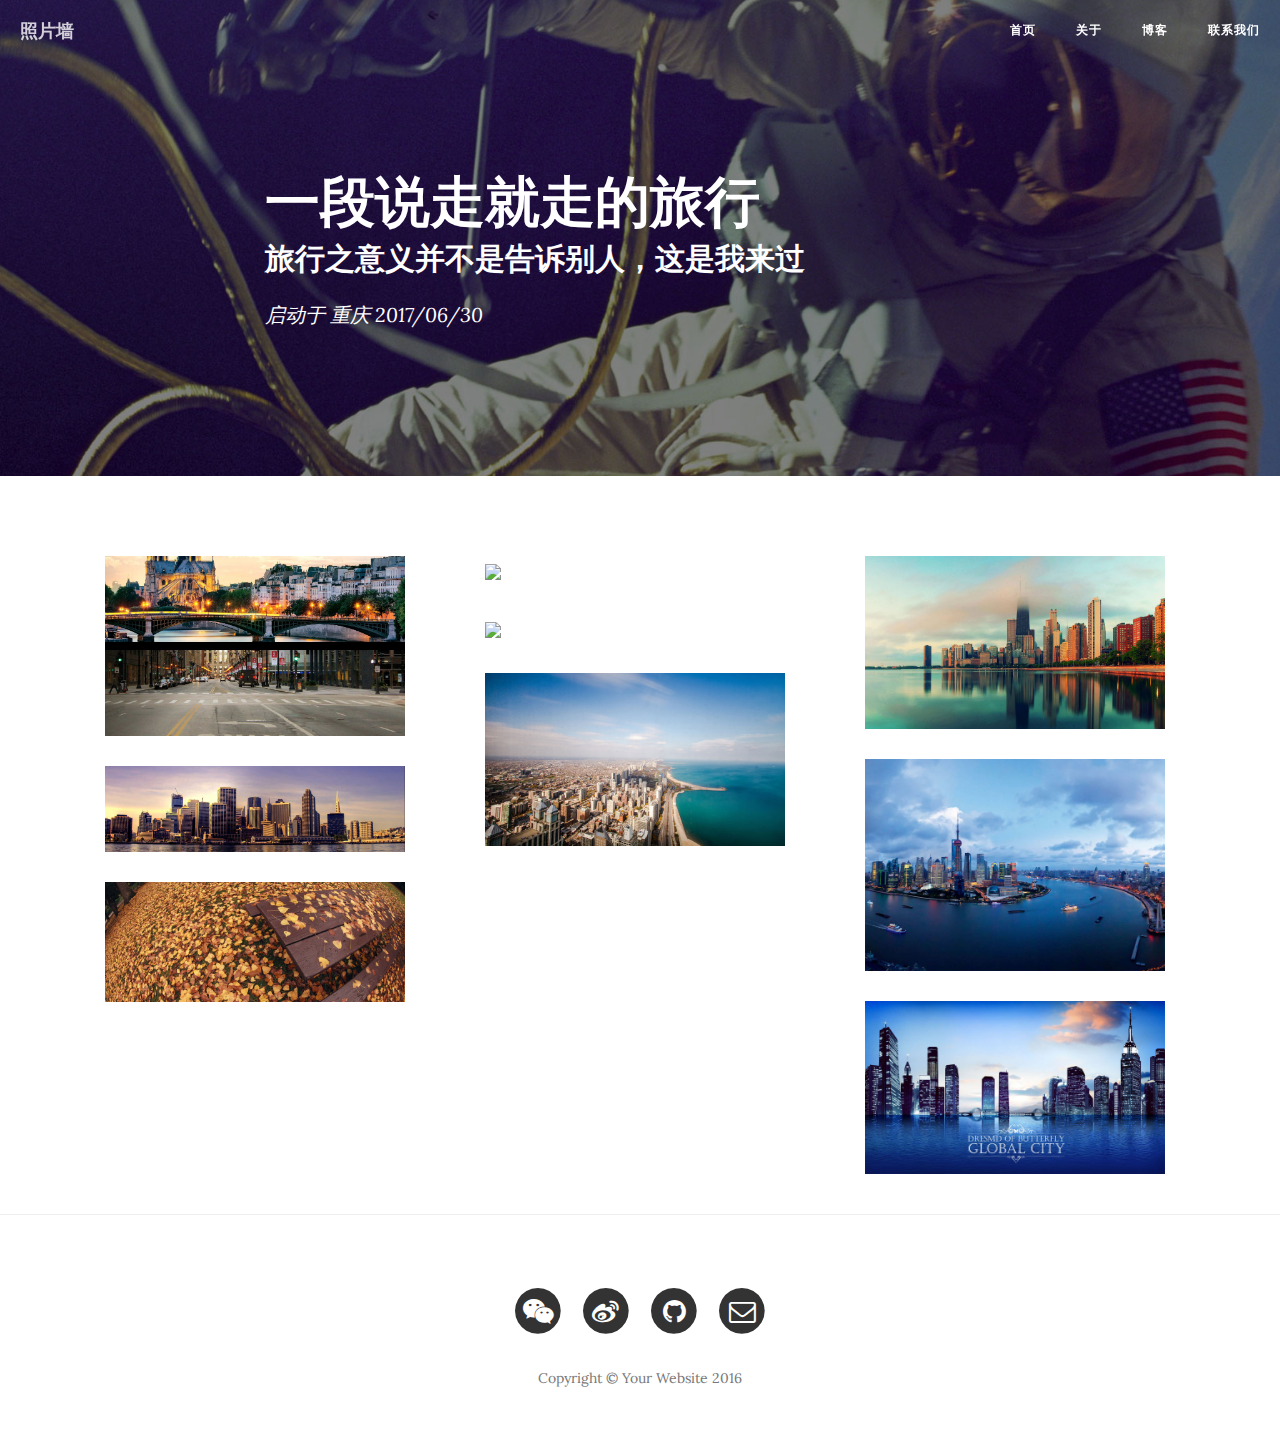
==== commit f24acb9e: "modify post.html" ====
--- a/post.html
+++ b/post.html
@@ -129,41 +129,42 @@
         </div>
     </article>-->
 <div class="container">
-  <div class="row">
-    <div class="col-lg-8 col-lg-offset-2 col-md-10 col-md-offset-1">
-      <div>
-           <img src="img/photowall1.jpg"/>
-         </div>
-         <div>
-           <img src="img/photowall3.jpg"/>
-         </div>
-          <div>
-           <img src="img/photowall4.jpg"/>
-         </div>
-         <div>
-           <img src="img/photowall5.jpg"/>
-         </div>
-         <div>
+  <div class="wallpaper">
+    <div class="col-lg-4">
+      <div class="image-wrapper">
+        <img src="img/photowall1.jpg"/>
+       </div>
+       <div class="image-wrapper">
+         <img src="img/photowall3.jpg"/>
+        </div>
+        <div class="image-wrapper">
+          <img src="img/photowall4.jpg"/>
+         </div>
+      </div>
+      <div class="col-lg-4">
+        <div class="image-wrapper">
+          <img src="img/photowall5.jpg"/>
+         </div>
+         <div class="image-wrapper">
            <img src="img/photowall6.jpg"/>
-         </div>
-        <div>
-         <img src="img/photowall11.jpg"/>
-       </div>
-       <div>
-         <img src="img/photowall18.jpg"/>
-       </div>
-       <div>
-         <img src="img/photowall12.jpg"/>
-       </div>
-       <div>
-         <img src="img/photowall13.jpg"/>
-       </div>
-       <div>
-         <img src="img/photowall14.jpg"/>
-      </div>
+          </div>
+          <div class="image-wrapper">
+            <img src="img/photowall11.jpg"/>
+           </div>
+         </div>
+      <div class="col-lg-4">
+        <div class="image-wrapper">
+          <img src="img/photowall12.jpg"/>
+         </div>
+         <div class="image-wrapper">
+           <img src="img/photowall13.jpg"/>
+          </div>
+          <div class="image-wrapper">
+            <img src="img/photowall14.jpg"/>
+           </div>
+         </div>
     </div>
-  </div>
-</div>
+    </div>
     <hr>
 
     <!-- Footer -->
--- a/css/custom.css
+++ b/css/custom.css
@@ -1,3 +1,7 @@
 img{
 width: 300px
 }
+.image-wrapper{
+  padding-top:10px;
+  margin:20px
+}
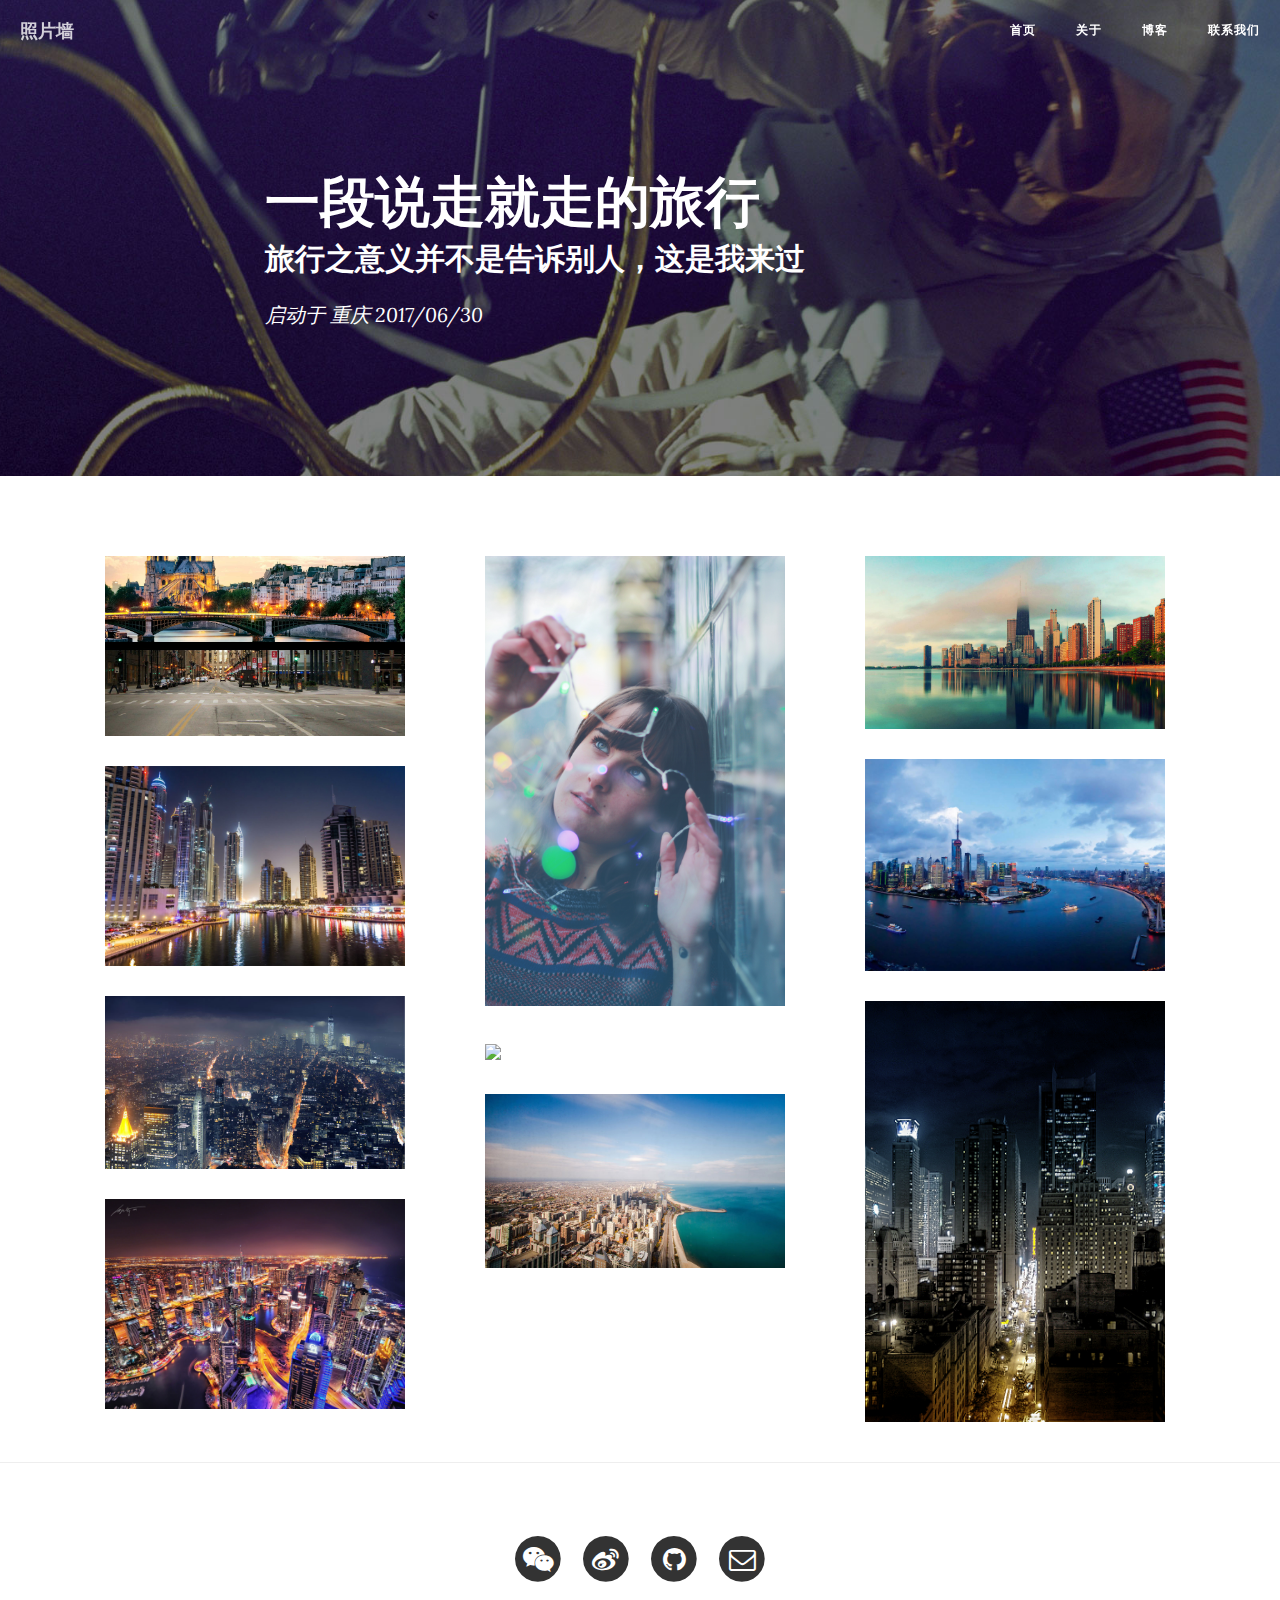
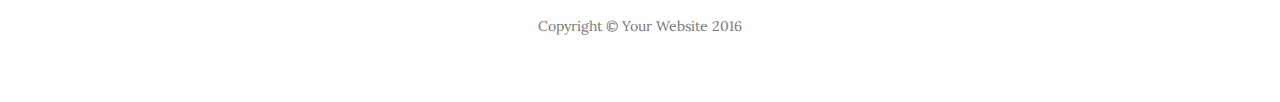
==== commit a718d795: "modify post.html" ====
--- a/post.html
+++ b/post.html
@@ -135,15 +135,18 @@
         <img src="img/photowall1.jpg"/>
        </div>
        <div class="image-wrapper">
-         <img src="img/photowall3.jpg"/>
+         <img src="img/photowall2.jpg"/>
         </div>
         <div class="image-wrapper">
-          <img src="img/photowall4.jpg"/>
-         </div>
+          <img src="img/photowall9.jpg"/>
+         </div>
+         <div class="image-wrapper">
+           <img src="img/photowall22.jpg"/>
+        </div>
       </div>
       <div class="col-lg-4">
         <div class="image-wrapper">
-          <img src="img/photowall5.jpg"/>
+          <img src="img/photowall20.jpg"/>
          </div>
          <div class="image-wrapper">
            <img src="img/photowall6.jpg"/>
@@ -160,7 +163,7 @@
            <img src="img/photowall13.jpg"/>
           </div>
           <div class="image-wrapper">
-            <img src="img/photowall14.jpg"/>
+            <img src="img/photowall21.jpg"/>
            </div>
          </div>
     </div>
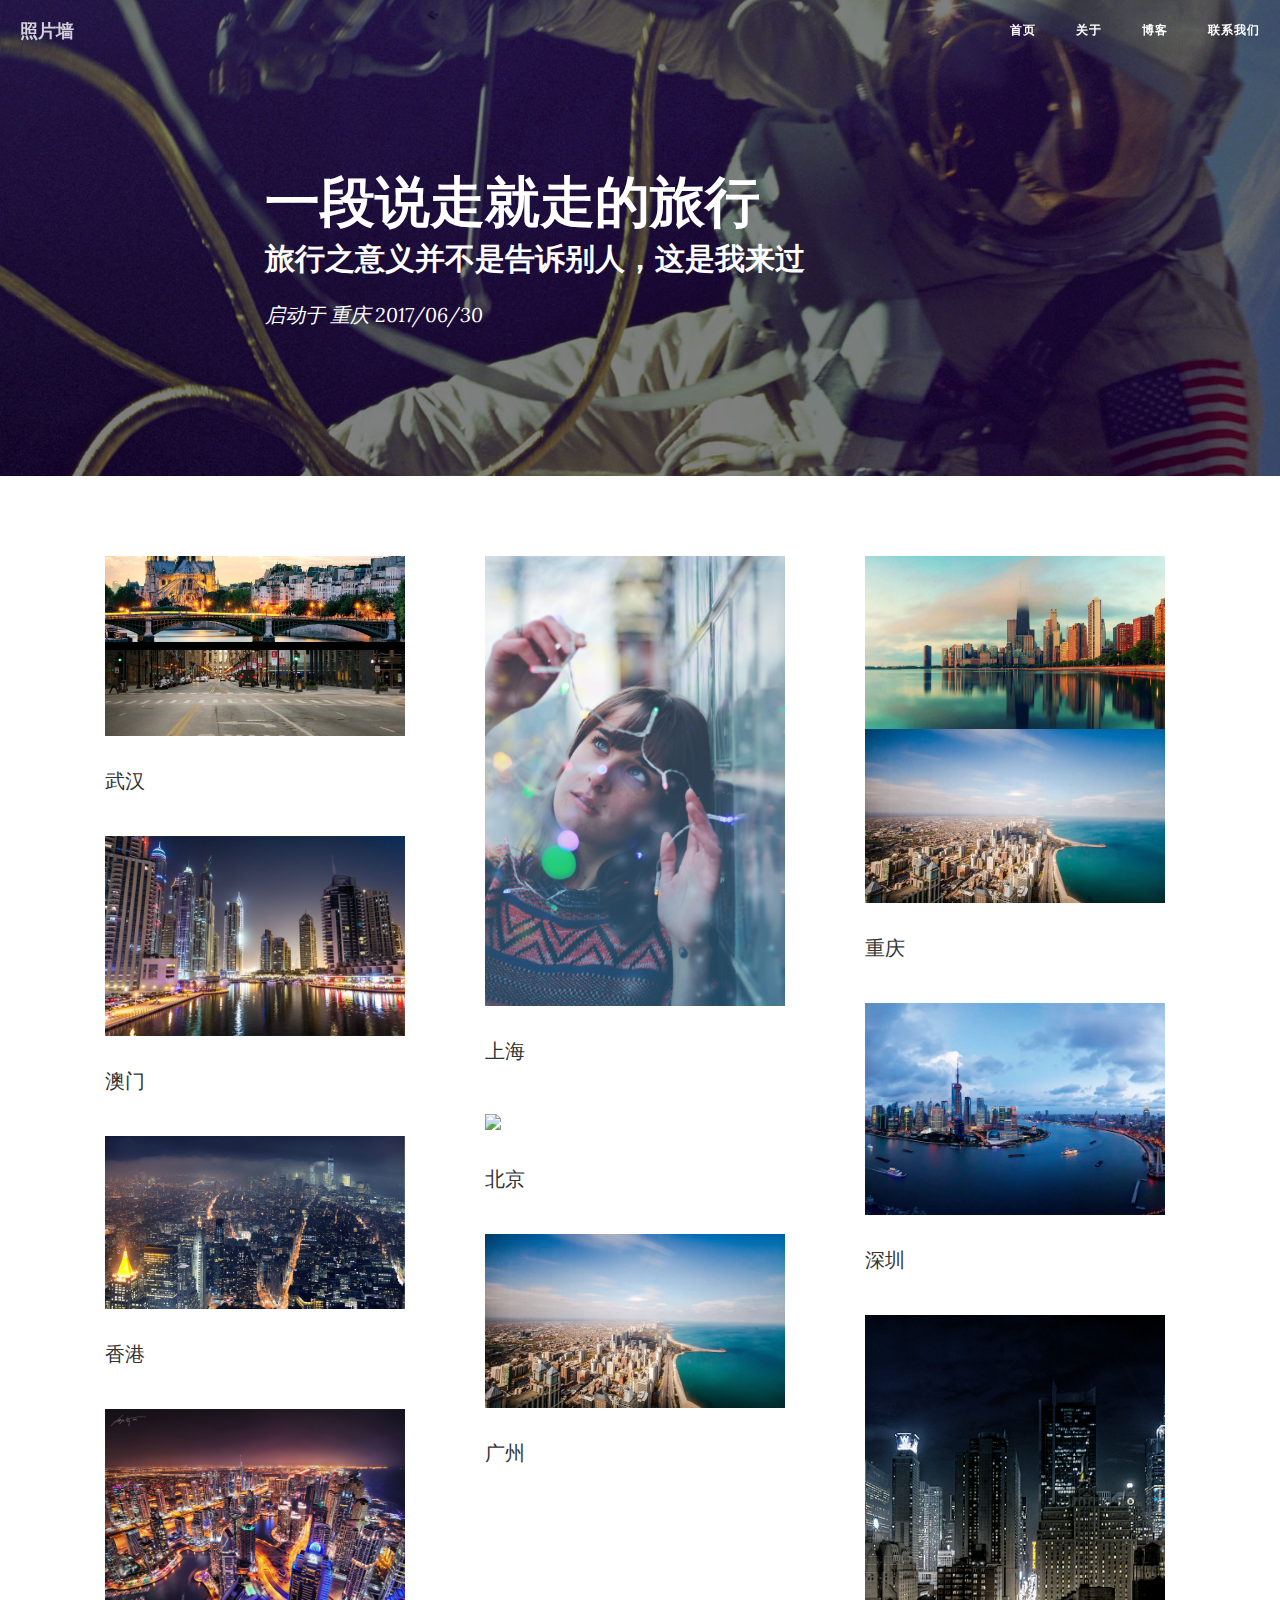
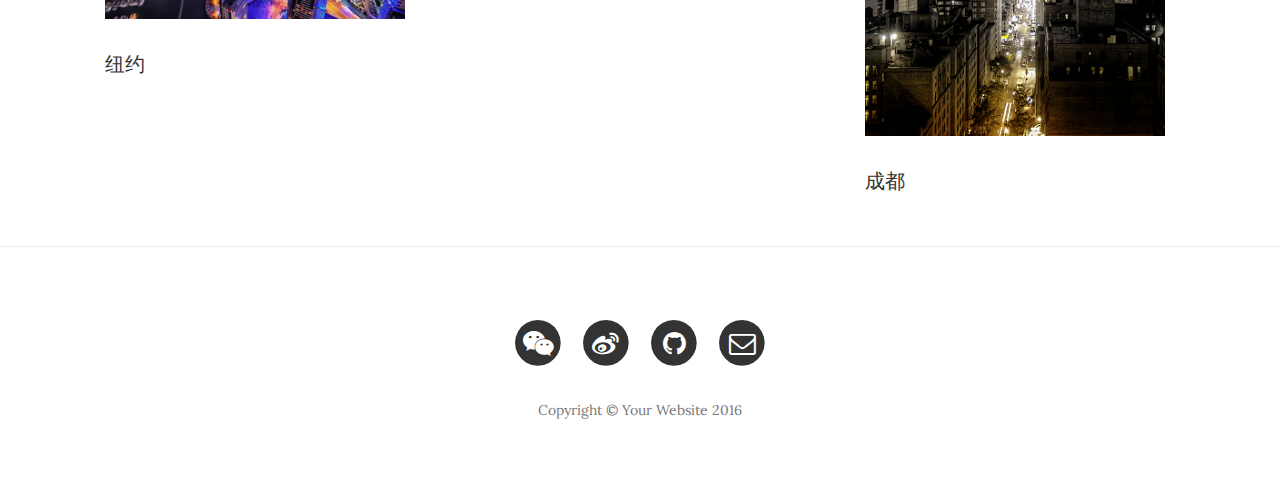
==== commit 7dba8441: "modify post.html" ====
--- a/post.html
+++ b/post.html
@@ -133,37 +133,58 @@
     <div class="col-lg-4">
       <div class="image-wrapper">
         <img src="img/photowall1.jpg"/>
+        <p class=“hinx”>武汉
+        </p>
        </div>
        <div class="image-wrapper">
          <img src="img/photowall2.jpg"/>
+         <p class=“hinx”>澳门
+         </p>
         </div>
         <div class="image-wrapper">
           <img src="img/photowall9.jpg"/>
+          <p class=“hinx”>香港
+          </p>
          </div>
          <div class="image-wrapper">
            <img src="img/photowall22.jpg"/>
+           <p class=“hinx”>纽约
+           </p>
         </div>
       </div>
       <div class="col-lg-4">
         <div class="image-wrapper">
           <img src="img/photowall20.jpg"/>
+          <p class=“hinx”>上海
+          </p>
          </div>
          <div class="image-wrapper">
            <img src="img/photowall6.jpg"/>
+           <p class=“hinx”>北京
+           </p>
           </div>
           <div class="image-wrapper">
             <img src="img/photowall11.jpg"/>
+            <p class=“hinx”>广州
+            </p>
            </div>
          </div>
       <div class="col-lg-4">
         <div class="image-wrapper">
           <img src="img/photowall12.jpg"/>
+          <img src="img/photowall11.jpg"/>
+          <p class=“hinx”>重庆
+          </p>
          </div>
          <div class="image-wrapper">
            <img src="img/photowall13.jpg"/>
+           <p class=“hinx”>深圳
+           </p>
           </div>
           <div class="image-wrapper">
             <img src="img/photowall21.jpg"/>
+            <p class=“hinx”>成都
+            </p>
            </div>
          </div>
     </div>
--- a/css/custom.css
+++ b/css/custom.css
@@ -5,3 +5,12 @@
   padding-top:10px;
   margin:20px
 }
+.hinx{
+  position: absolute;
+  bottom: 0;
+  margin:0;
+  text-align: center;
+  width:100%;
+  font-size:16px;
+  color: #fcf8e3
+}
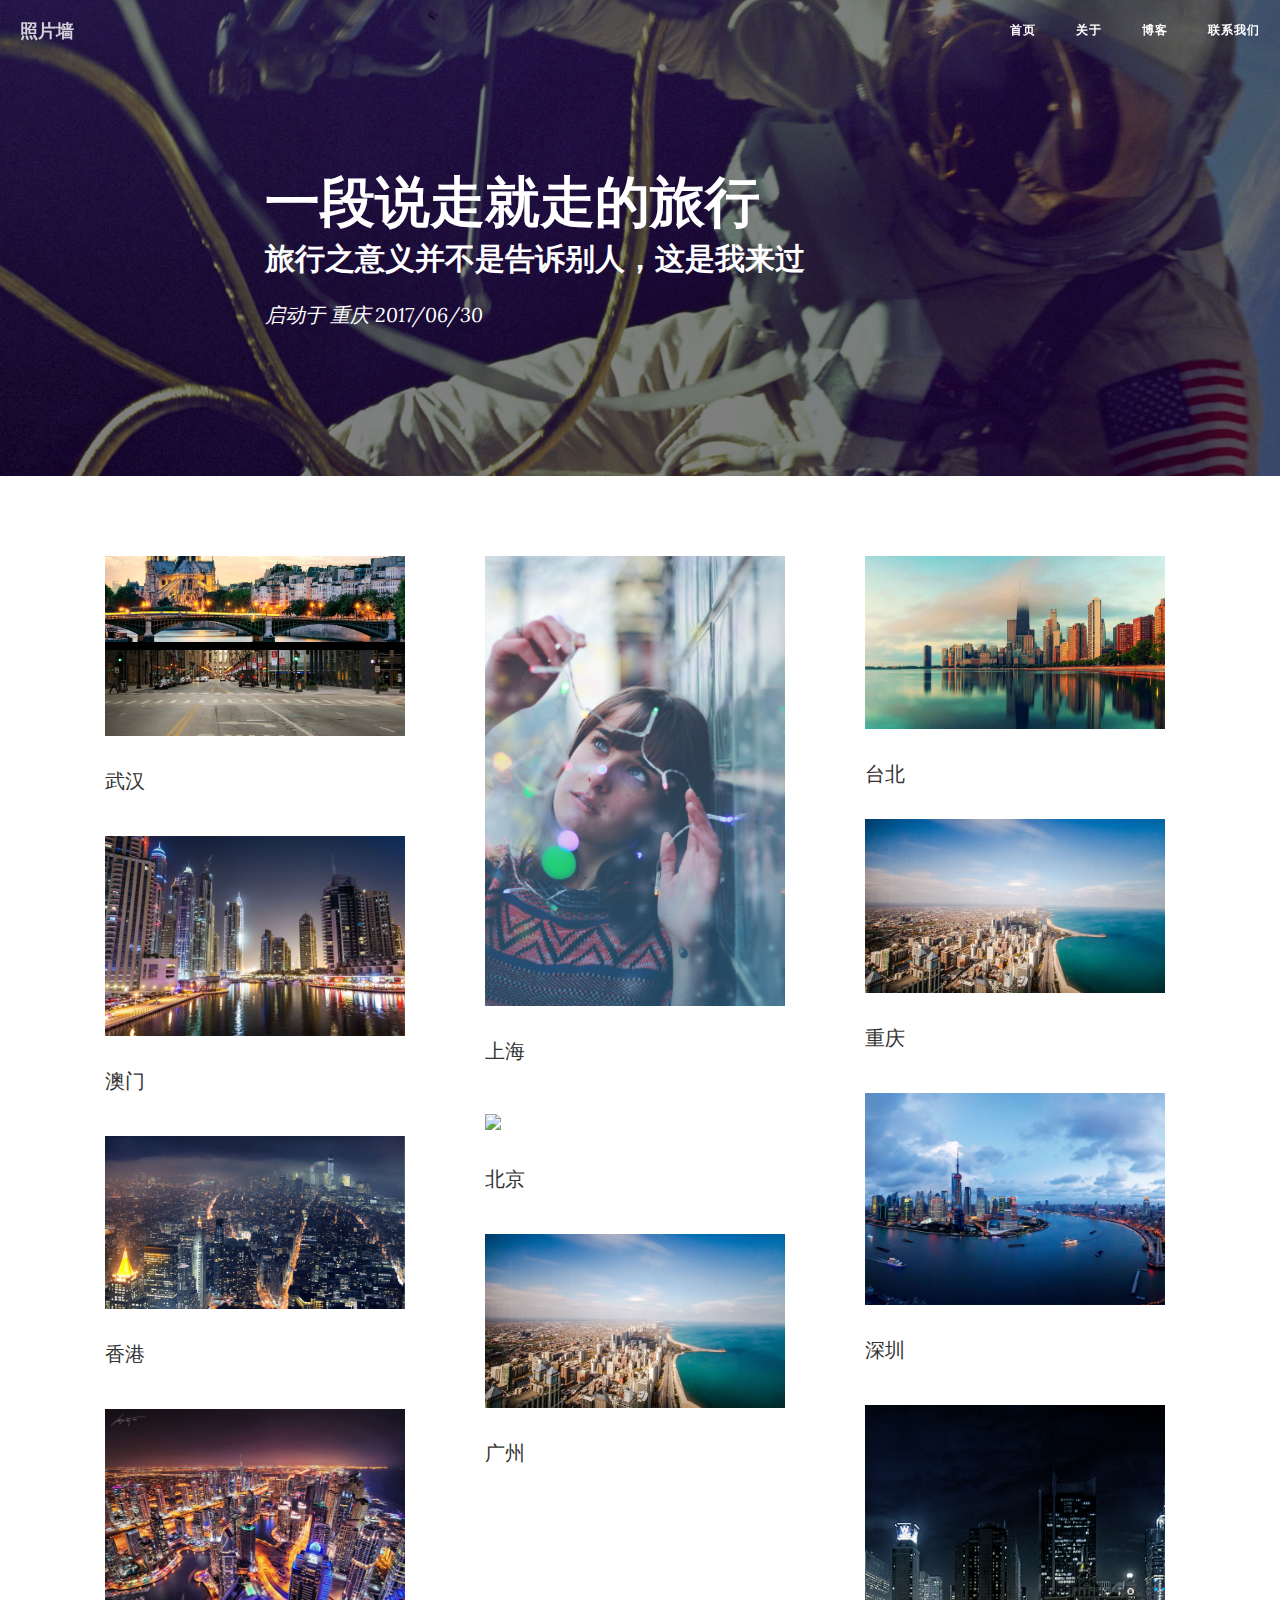
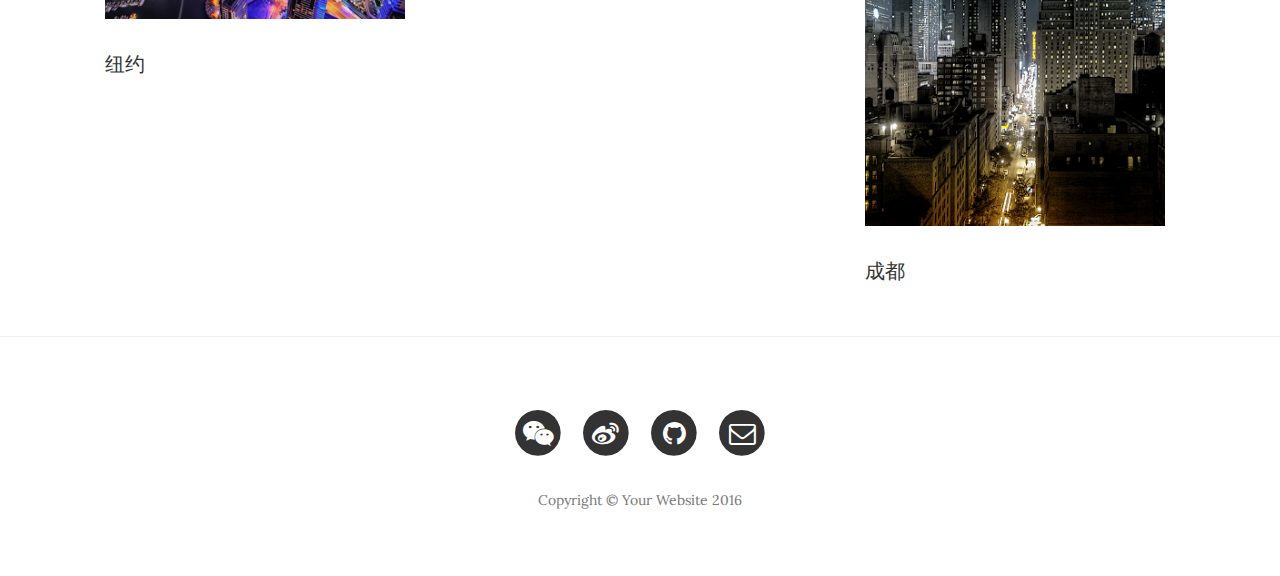
==== commit f0eb05e6: "modify post.html" ====
--- a/post.html
+++ b/post.html
@@ -172,6 +172,8 @@
       <div class="col-lg-4">
         <div class="image-wrapper">
           <img src="img/photowall12.jpg"/>
+          <p class=“hinx”>台北
+          </p>
           <img src="img/photowall11.jpg"/>
           <p class=“hinx”>重庆
           </p>
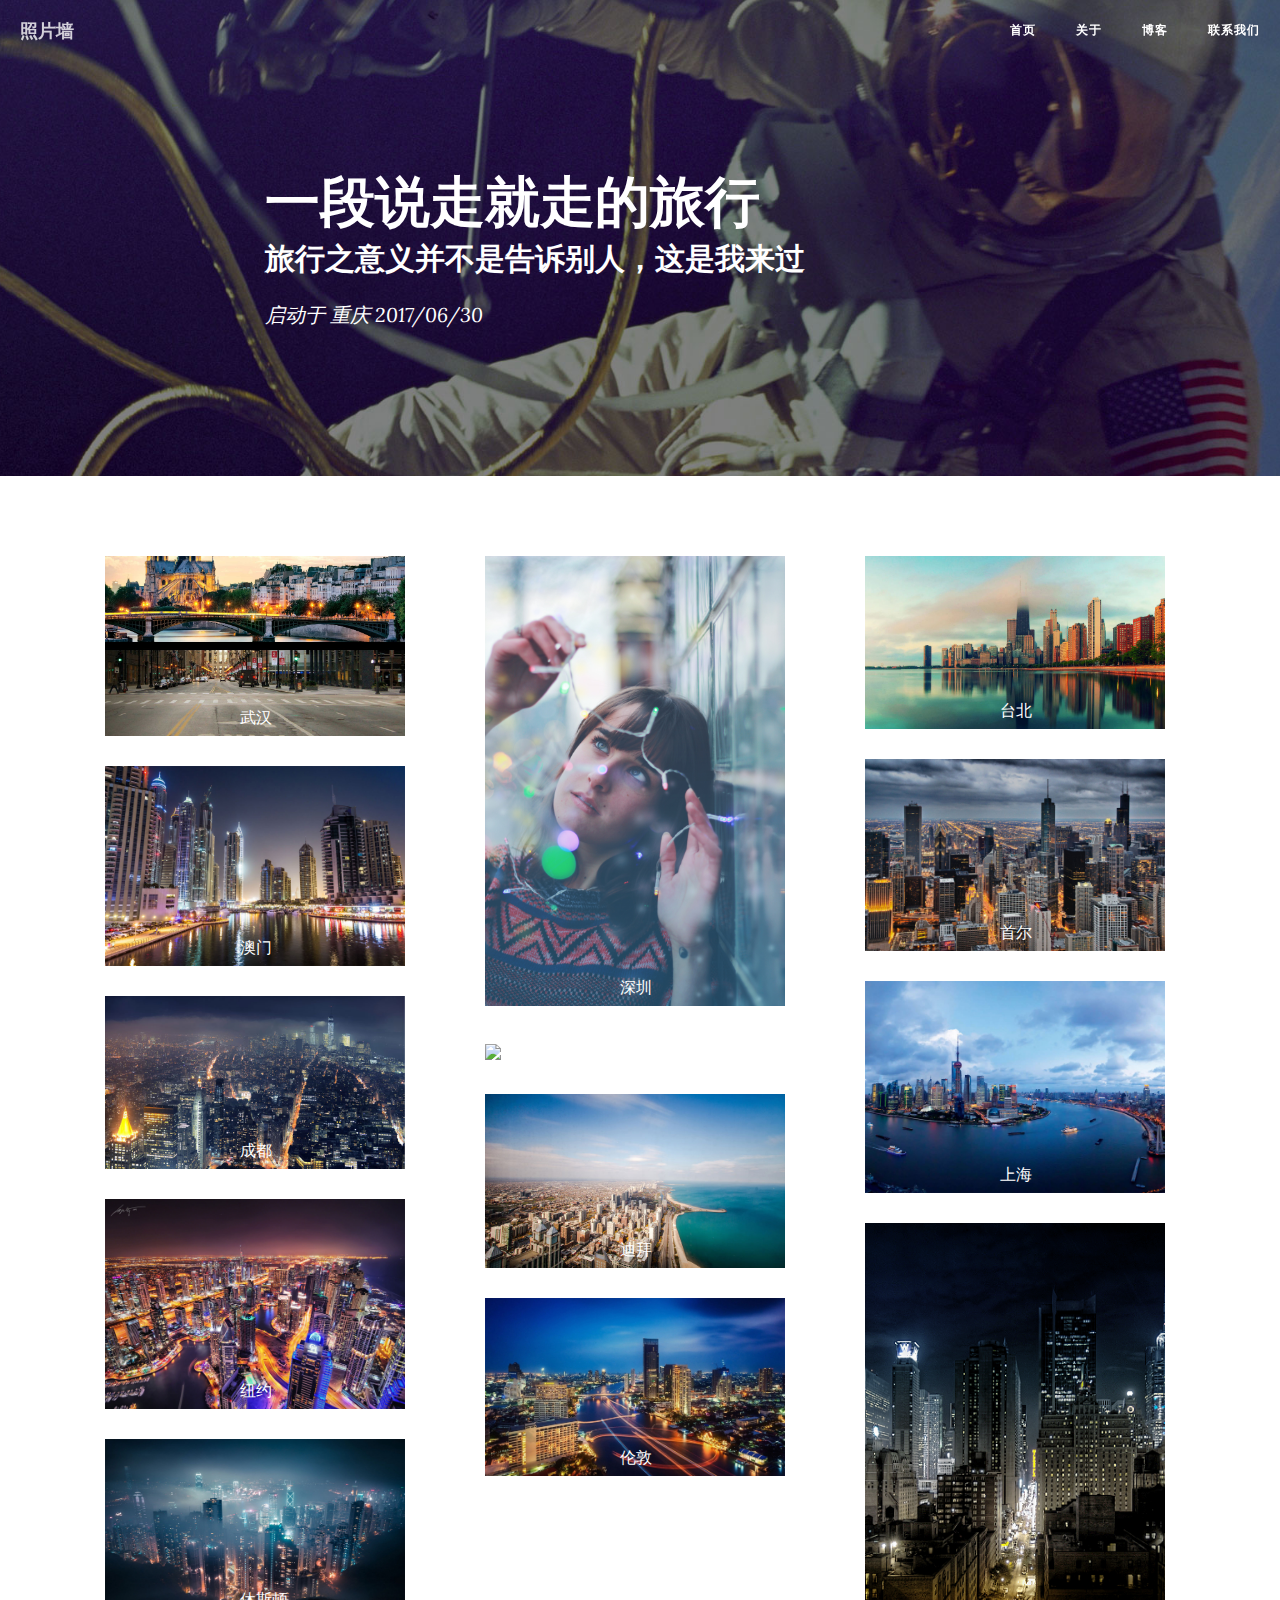
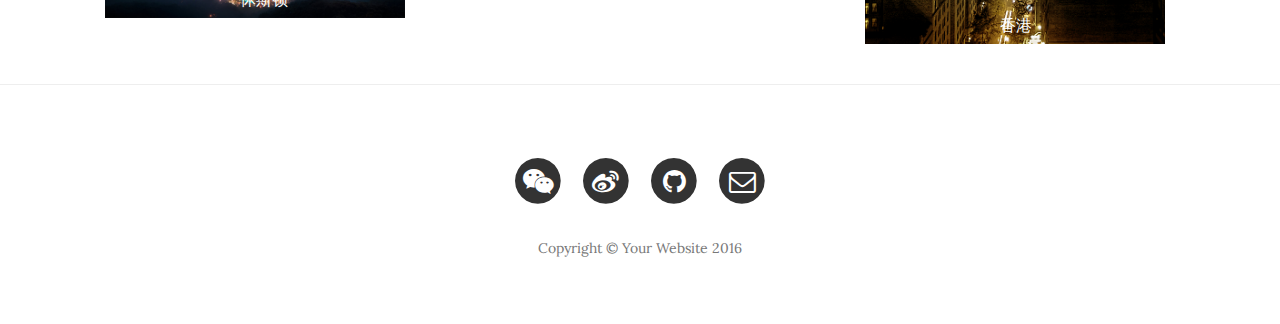
==== commit 4313d970: "modify post.html" ====
--- a/post.html
+++ b/post.html
@@ -133,60 +133,72 @@
     <div class="col-lg-4">
       <div class="image-wrapper">
         <img src="img/photowall1.jpg"/>
-        <p class=“hinx”>武汉
-        </p>
-       </div>
+        <div class="fo">武汉
+        </div>
+      </div>
        <div class="image-wrapper">
          <img src="img/photowall2.jpg"/>
-         <p class=“hinx”>澳门
-         </p>
+         <div class="fo">澳门
+         </div>
         </div>
         <div class="image-wrapper">
           <img src="img/photowall9.jpg"/>
-          <p class=“hinx”>香港
-          </p>
+          <div class="fo">成都
+          </div>
          </div>
          <div class="image-wrapper">
            <img src="img/photowall22.jpg"/>
-           <p class=“hinx”>纽约
-           </p>
-        </div>
+           <div class="fo">纽约
+           </div>
+          </div>
+           <div class="image-wrapper">
+             <img src="img/photowall30.jpg"/>
+             <div class="fo">休斯顿
+             </div>
       </div>
+    </div>
       <div class="col-lg-4">
         <div class="image-wrapper">
           <img src="img/photowall20.jpg"/>
-          <p class=“hinx”>上海
-          </p>
+          <div class="fo">深圳
+          </div>
          </div>
          <div class="image-wrapper">
            <img src="img/photowall6.jpg"/>
-           <p class=“hinx”>北京
-           </p>
+           <div class="fo">三亚
+           </div>
           </div>
           <div class="image-wrapper">
             <img src="img/photowall11.jpg"/>
-            <p class=“hinx”>广州
-            </p>
-           </div>
+            <div class="fo">迪拜
+            </div>
+           </div>
+           <div class="image-wrapper">
+             <img src="img/photowall31.jpg"/>
+             <div class="fo">伦敦
+             </div>
+            </div>
          </div>
       <div class="col-lg-4">
         <div class="image-wrapper">
           <img src="img/photowall12.jpg"/>
-          <p class=“hinx”>台北
-          </p>
-          <img src="img/photowall11.jpg"/>
-          <p class=“hinx”>重庆
-          </p>
+          <div class="fo">台北
+          </div>
+        </div>
+        <div class="image-wrapper">
+          <img src="img/photowall18.jpg"/>
+          <div class="fo">首尔
+          </div>
          </div>
          <div class="image-wrapper">
            <img src="img/photowall13.jpg"/>
-           <p class=“hinx”>深圳
-           </p>
+           <div class="fo">上海
+           </div>
           </div>
           <div class="image-wrapper">
             <img src="img/photowall21.jpg"/>
-            <p class=“hinx”>成都
-            </p>
+            <div class="fo">香港
+            </div>
            </div>
          </div>
     </div>
--- a/css/custom.css
+++ b/css/custom.css
@@ -2,15 +2,16 @@
 width: 300px
 }
 .image-wrapper{
+  position:relative;
   padding-top:10px;
-  margin:20px
+  margin:20px;
 }
-.hinx{
-  position: absolute;
-  bottom: 0;
-  margin:0;
-  text-align: center;
-  width:100%;
-  font-size:16px;
-  color: #fcf8e3
+.fo{
+  position:absolute;
+  width: 100%;
+  z-index: 2;
+  margin-left: 135px;
+  margin-top: -30px;
+  font-size: 16px;
+  color: #fff;
 }
